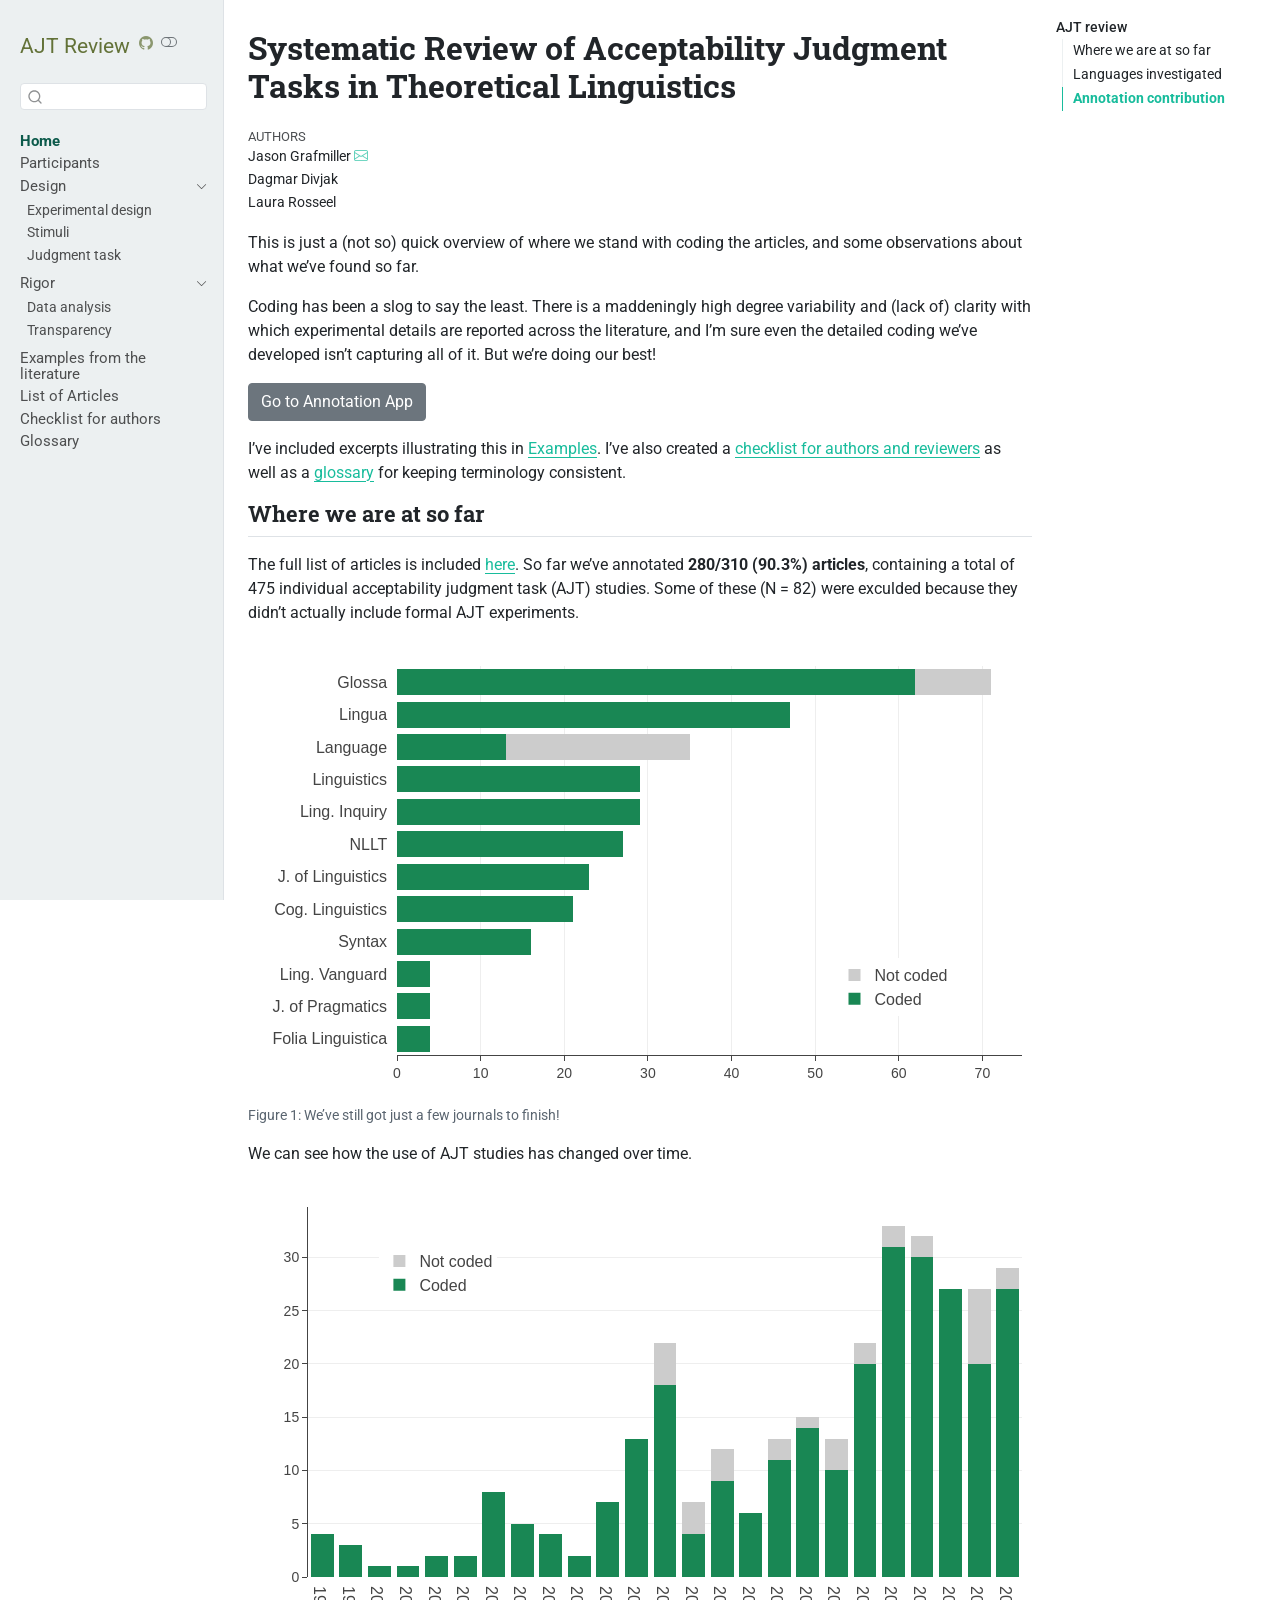
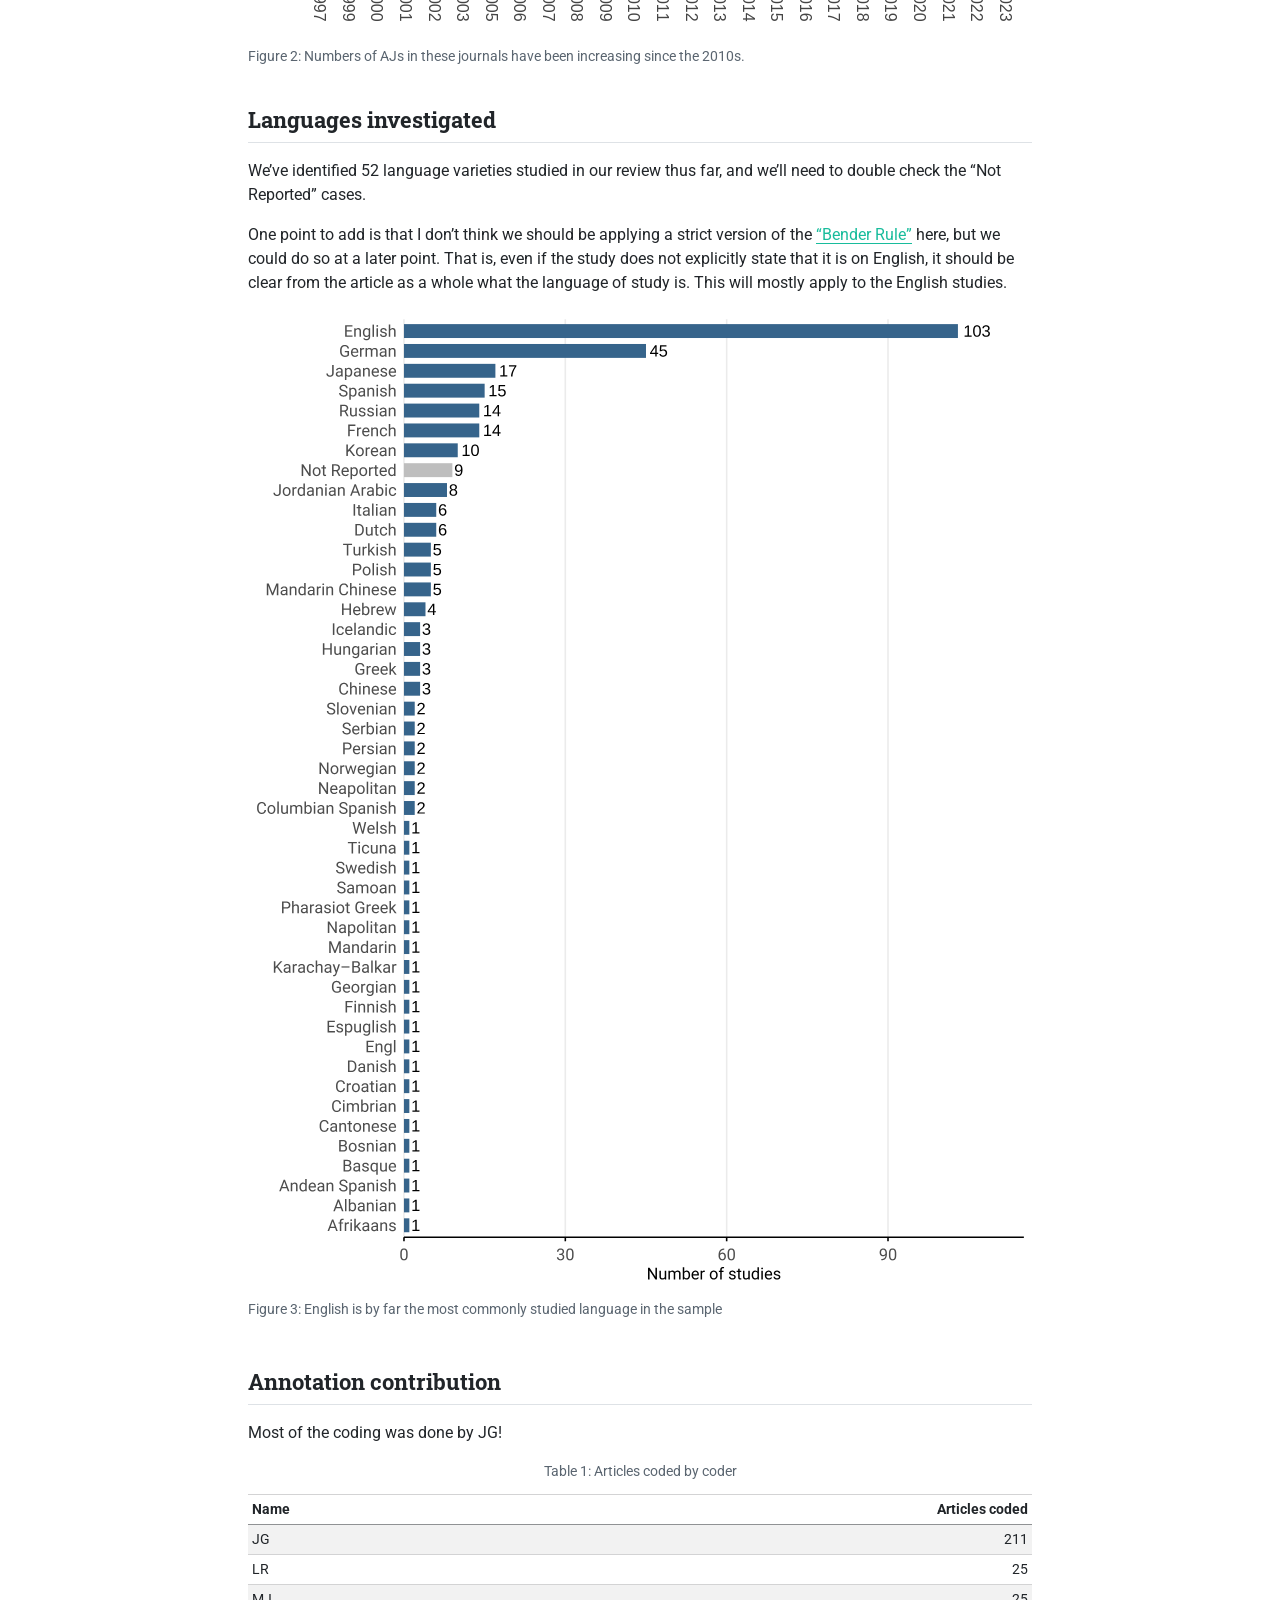
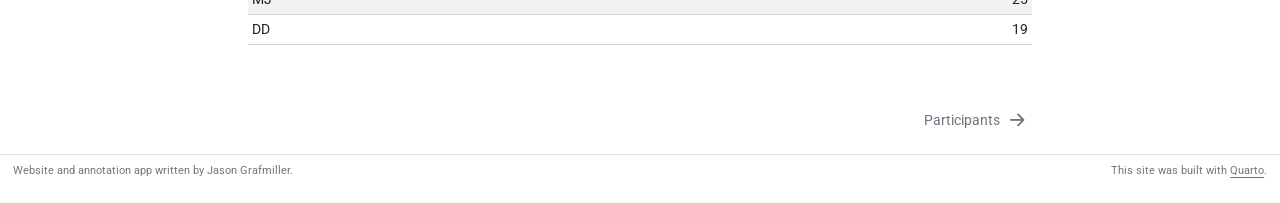
==== docs/index.html @ 1ede5df7 "update annotations" ====
<!DOCTYPE html>
<html xmlns="http://www.w3.org/1999/xhtml" lang="en" xml:lang="en"><head>

<meta charset="utf-8">
<meta name="generator" content="quarto-1.6.39">

<meta name="viewport" content="width=device-width, initial-scale=1.0, user-scalable=yes">

<meta name="author" content="Jason Grafmiller">
<meta name="author" content="Dagmar Divjak">
<meta name="author" content="Laura Rosseel">

<title>Systematic Review of Acceptability Judgment Tasks in Theoretical Linguistics</title>
<style>
code{white-space: pre-wrap;}
span.smallcaps{font-variant: small-caps;}
div.columns{display: flex; gap: min(4vw, 1.5em);}
div.column{flex: auto; overflow-x: auto;}
div.hanging-indent{margin-left: 1.5em; text-indent: -1.5em;}
ul.task-list{list-style: none;}
ul.task-list li input[type="checkbox"] {
  width: 0.8em;
  margin: 0 0.8em 0.2em -1em; /* quarto-specific, see https://github.com/quarto-dev/quarto-cli/issues/4556 */ 
  vertical-align: middle;
}
</style>


<script src="site_libs/quarto-nav/quarto-nav.js"></script>
<script src="site_libs/quarto-nav/headroom.min.js"></script>
<script src="site_libs/clipboard/clipboard.min.js"></script>
<script src="site_libs/quarto-search/autocomplete.umd.js"></script>
<script src="site_libs/quarto-search/fuse.min.js"></script>
<script src="site_libs/quarto-search/quarto-search.js"></script>
<meta name="quarto:offset" content="./">
<link href="./participants.html" rel="next">
<script src="site_libs/quarto-html/quarto.js"></script>
<script src="site_libs/quarto-html/popper.min.js"></script>
<script src="site_libs/quarto-html/tippy.umd.min.js"></script>
<script src="site_libs/quarto-html/anchor.min.js"></script>
<link href="site_libs/quarto-html/tippy.css" rel="stylesheet">
<link href="site_libs/quarto-html/quarto-syntax-highlighting-e26003cea8cd680ca0c55a263523d882.css" rel="stylesheet" class="quarto-color-scheme" id="quarto-text-highlighting-styles">
<link href="site_libs/quarto-html/quarto-syntax-highlighting-dark-d166b450ba5a8e9f7a0ab969bf6592c1.css" rel="prefetch" class="quarto-color-scheme quarto-color-alternate" id="quarto-text-highlighting-styles">
<script src="site_libs/bootstrap/bootstrap.min.js"></script>
<link href="site_libs/bootstrap/bootstrap-icons.css" rel="stylesheet">
<link href="site_libs/bootstrap/bootstrap-764990ff1d585a3a10b7d22651232979.min.css" rel="stylesheet" append-hash="true" class="quarto-color-scheme" id="quarto-bootstrap" data-mode="light">
<link href="site_libs/bootstrap/bootstrap-dark-3ccdc8ba0f0515c40daf8a1a4c366d2c.min.css" rel="prefetch" append-hash="true" class="quarto-color-scheme quarto-color-alternate" id="quarto-bootstrap" data-mode="dark">
<script src="site_libs/quarto-contrib/glightbox/glightbox.min.js"></script>
<link href="site_libs/quarto-contrib/glightbox/glightbox.min.css" rel="stylesheet">
<link href="site_libs/quarto-contrib/glightbox/lightbox.css" rel="stylesheet">
<script id="quarto-search-options" type="application/json">{
  "location": "sidebar",
  "copy-button": false,
  "collapse-after": 3,
  "panel-placement": "start",
  "type": "textbox",
  "limit": 50,
  "keyboard-shortcut": [
    "f",
    "/",
    "s"
  ],
  "show-item-context": false,
  "language": {
    "search-no-results-text": "No results",
    "search-matching-documents-text": "matching documents",
    "search-copy-link-title": "Copy link to search",
    "search-hide-matches-text": "Hide additional matches",
    "search-more-match-text": "more match in this document",
    "search-more-matches-text": "more matches in this document",
    "search-clear-button-title": "Clear",
    "search-text-placeholder": "",
    "search-detached-cancel-button-title": "Cancel",
    "search-submit-button-title": "Submit",
    "search-label": "Search"
  }
}</script>
<link rel="preconnect" href="https://fonts.googleapis.com">
<link rel="preconnect" href="https://fonts.gstatic.com" crossorigin="">
<link href="https://fonts.googleapis.com/css2?family=Roboto+Serif:ital,opsz,wght@0,8..144,100;0,8..144,200;1,8..144,100;1,8..144,200&amp;family=Roboto+Slab:wght@100;200;300;400;500;600;700;800;900&amp;family=Roboto:ital,wght@0,100;0,300;0,400;0,500;0,700;0,900;1,100;1,300;1,400;1,500;1,700;1,900&amp;display=swap" rel="stylesheet">
<link href="site_libs/htmltools-fill-0.5.9/fill.css" rel="stylesheet">

<script src="site_libs/htmlwidgets-1.6.4/htmlwidgets.js"></script>

<script src="site_libs/plotly-binding-4.12.1/plotly.js"></script>

<script src="site_libs/typedarray-0.1/typedarray.min.js"></script>

<script src="site_libs/jquery-3.5.1/jquery.min.js"></script>

<link href="site_libs/crosstalk-1.2.2/css/crosstalk.min.css" rel="stylesheet">

<script src="site_libs/crosstalk-1.2.2/js/crosstalk.min.js"></script>

<link href="site_libs/plotly-htmlwidgets-css-2.25.2/plotly-htmlwidgets.css" rel="stylesheet">

<script src="site_libs/plotly-main-2.25.2/plotly-latest.min.js"></script>



<link rel="stylesheet" href="custom_bib.css">
</head>

<body class="nav-sidebar docked">

<div id="quarto-search-results"></div>
  <header id="quarto-header" class="headroom fixed-top">
  <nav class="quarto-secondary-nav">
    <div class="container-fluid d-flex">
      <button type="button" class="quarto-btn-toggle btn" data-bs-toggle="collapse" role="button" data-bs-target=".quarto-sidebar-collapse-item" aria-controls="quarto-sidebar" aria-expanded="false" aria-label="Toggle sidebar navigation" onclick="if (window.quartoToggleHeadroom) { window.quartoToggleHeadroom(); }">
        <i class="bi bi-layout-text-sidebar-reverse"></i>
      </button>
        <nav class="quarto-page-breadcrumbs" aria-label="breadcrumb"><ol class="breadcrumb"><li class="breadcrumb-item"><a href="./index.html">Home</a></li></ol></nav>
        <a class="flex-grow-1" role="navigation" data-bs-toggle="collapse" data-bs-target=".quarto-sidebar-collapse-item" aria-controls="quarto-sidebar" aria-expanded="false" aria-label="Toggle sidebar navigation" onclick="if (window.quartoToggleHeadroom) { window.quartoToggleHeadroom(); }">      
        </a>
      <button type="button" class="btn quarto-search-button" aria-label="Search" onclick="window.quartoOpenSearch();">
        <i class="bi bi-search"></i>
      </button>
    </div>
  </nav>
</header>
<!-- content -->
<div id="quarto-content" class="quarto-container page-columns page-rows-contents page-layout-article">
<!-- sidebar -->
  <nav id="quarto-sidebar" class="sidebar collapse collapse-horizontal quarto-sidebar-collapse-item sidebar-navigation docked overflow-auto">
    <div class="pt-lg-2 mt-2 text-left sidebar-header">
    <div class="sidebar-title mb-0 py-0">
      <a href="./">AJT Review</a> 
        <div class="sidebar-tools-main">
    <a href="https://github.com/jasongraf1/ajt_review" title="" class="quarto-navigation-tool px-1" aria-label=""><i class="bi bi-github"></i></a>
  <a href="" class="quarto-color-scheme-toggle quarto-navigation-tool  px-1" onclick="window.quartoToggleColorScheme(); return false;" title="Toggle dark mode"><i class="bi"></i></a>
</div>
    </div>
      </div>
        <div class="mt-2 flex-shrink-0 align-items-center">
        <div class="sidebar-search">
        <div id="quarto-search" class="" title="Search"></div>
        </div>
        </div>
    <div class="sidebar-menu-container"> 
    <ul class="list-unstyled mt-1">
        <li class="sidebar-item">
  <div class="sidebar-item-container"> 
  <a href="./index.html" class="sidebar-item-text sidebar-link active">
 <span class="menu-text">Home</span></a>
  </div>
</li>
        <li class="sidebar-item">
  <div class="sidebar-item-container"> 
  <a href="./participants.html" class="sidebar-item-text sidebar-link">
 <span class="menu-text">Participants</span></a>
  </div>
</li>
        <li class="sidebar-item sidebar-item-section">
      <div class="sidebar-item-container"> 
            <a class="sidebar-item-text sidebar-link text-start" data-bs-toggle="collapse" data-bs-target="#quarto-sidebar-section-1" role="navigation" aria-expanded="true">
 <span class="menu-text">Design</span></a>
          <a class="sidebar-item-toggle text-start" data-bs-toggle="collapse" data-bs-target="#quarto-sidebar-section-1" role="navigation" aria-expanded="true" aria-label="Toggle section">
            <i class="bi bi-chevron-right ms-2"></i>
          </a> 
      </div>
      <ul id="quarto-sidebar-section-1" class="collapse list-unstyled sidebar-section depth1 show">  
          <li class="sidebar-item">
  <div class="sidebar-item-container"> 
  <a href="./design.html" class="sidebar-item-text sidebar-link">
 <span class="menu-text">Experimental design</span></a>
  </div>
</li>
          <li class="sidebar-item">
  <div class="sidebar-item-container"> 
  <a href="./stimuli.html" class="sidebar-item-text sidebar-link">
 <span class="menu-text">Stimuli</span></a>
  </div>
</li>
          <li class="sidebar-item">
  <div class="sidebar-item-container"> 
  <a href="./task.html" class="sidebar-item-text sidebar-link">
 <span class="menu-text">Judgment task</span></a>
  </div>
</li>
      </ul>
  </li>
        <li class="sidebar-item sidebar-item-section">
      <div class="sidebar-item-container"> 
            <a class="sidebar-item-text sidebar-link text-start" data-bs-toggle="collapse" data-bs-target="#quarto-sidebar-section-2" role="navigation" aria-expanded="true">
 <span class="menu-text">Rigor</span></a>
          <a class="sidebar-item-toggle text-start" data-bs-toggle="collapse" data-bs-target="#quarto-sidebar-section-2" role="navigation" aria-expanded="true" aria-label="Toggle section">
            <i class="bi bi-chevron-right ms-2"></i>
          </a> 
      </div>
      <ul id="quarto-sidebar-section-2" class="collapse list-unstyled sidebar-section depth1 show">  
          <li class="sidebar-item">
  <div class="sidebar-item-container"> 
  <a href="./analysis.html" class="sidebar-item-text sidebar-link">
 <span class="menu-text">Data analysis</span></a>
  </div>
</li>
          <li class="sidebar-item">
  <div class="sidebar-item-container"> 
  <a href="./transparency.html" class="sidebar-item-text sidebar-link">
 <span class="menu-text">Transparency</span></a>
  </div>
</li>
      </ul>
  </li>
        <li class="sidebar-item">
  <div class="sidebar-item-container"> 
  <a href="./examples.html" class="sidebar-item-text sidebar-link">
 <span class="menu-text">Examples from the literature</span></a>
  </div>
</li>
        <li class="sidebar-item">
  <div class="sidebar-item-container"> 
  <a href="./references.html" class="sidebar-item-text sidebar-link">
 <span class="menu-text">List of Articles</span></a>
  </div>
</li>
        <li class="sidebar-item">
  <div class="sidebar-item-container"> 
  <a href="./checklist.html" class="sidebar-item-text sidebar-link">
 <span class="menu-text">Checklist for authors</span></a>
  </div>
</li>
        <li class="sidebar-item">
  <div class="sidebar-item-container"> 
  <a href="./glossary.html" class="sidebar-item-text sidebar-link">
 <span class="menu-text">Glossary</span></a>
  </div>
</li>
    </ul>
    </div>
</nav>
<div id="quarto-sidebar-glass" class="quarto-sidebar-collapse-item" data-bs-toggle="collapse" data-bs-target=".quarto-sidebar-collapse-item"></div>
<!-- margin-sidebar -->
    <div id="quarto-margin-sidebar" class="sidebar margin-sidebar">
        <nav id="TOC" role="doc-toc" class="toc-active">
    <h2 id="toc-title">AJT review</h2>
   
  <ul>
  <li><a href="#where-we-are-at-so-far" id="toc-where-we-are-at-so-far" class="nav-link active" data-scroll-target="#where-we-are-at-so-far">Where we are at so far</a></li>
  <li><a href="#sec-languages" id="toc-sec-languages" class="nav-link" data-scroll-target="#sec-languages">Languages investigated</a></li>
  <li><a href="#annotation-contribution" id="toc-annotation-contribution" class="nav-link" data-scroll-target="#annotation-contribution">Annotation contribution</a></li>
  </ul>
</nav>
    </div>
<!-- main -->
<main class="content" id="quarto-document-content">

<header id="title-block-header" class="quarto-title-block default">
<div class="quarto-title">
<h1 class="title">Systematic Review of Acceptability Judgment Tasks in Theoretical Linguistics</h1>
</div>



<div class="quarto-title-meta">

    <div>
    <div class="quarto-title-meta-heading">Authors</div>
    <div class="quarto-title-meta-contents">
             <p>Jason Grafmiller <a href="mailto:j.grafmiller@bham.ac.uk" class="quarto-title-author-email"><i class="bi bi-envelope"></i></a> </p>
             <p>Dagmar Divjak </p>
             <p>Laura Rosseel </p>
          </div>
  </div>
    
  
    
  </div>
  


</header>


<p>This is just a (not so) quick overview of where we stand with coding the articles, and some observations about what we’ve found so far.</p>
<p>Coding has been a slog to say the least. There is a maddeningly high degree variability and (lack of) clarity with which experimental details are reported across the literature, and I’m sure even the detailed coding we’ve developed isn’t capturing all of it. But we’re doing our best!</p>
<p><a href="https://jasongraf1-annotation-app.hf.space" class="btn btn-secondary" role="button" target="_blank">Go to Annotation App</a></p>
<p>I’ve included excerpts illustrating this in <a href="./examples.html">Examples</a>. I’ve also created a <a href="./checklist.html">checklist for authors and reviewers</a> as well as a <a href="./glossary.html">glossary</a> for keeping terminology consistent.</p>
<section id="where-we-are-at-so-far" class="level2">
<h2 class="anchored" data-anchor-id="where-we-are-at-so-far">Where we are at so far</h2>
<p>The full list of articles is included <a href="./references.html">here</a>. So far we’ve annotated <strong>280/310 (90.3%) articles</strong>, containing a total of 475 individual acceptability judgment task (AJT) studies. Some of these (N = 82) were exculded because they didn’t actually include formal AJT experiments.</p>
<div id="fig-art-by-journal" class="quarto-float quarto-figure quarto-figure-center anchored">
<figure class="quarto-float quarto-float-fig figure">
<div aria-describedby="fig-art-by-journal-caption-0ceaefa1-69ba-4598-a22c-09a6ac19f8ca">
<div class="cell" data-lightbox="false">
<div class="cell-output-display">
<div class="plotly html-widget html-fill-item" id="htmlwidget-d7c53773283f2a2c7099" style="width:100%;height:464px;"></div>
<script type="application/json" data-for="htmlwidget-d7c53773283f2a2c7099">{"x":{"visdat":{"18d01673154d":["function () ","plotlyVisDat"]},"cur_data":"18d01673154d","attrs":{"18d01673154d":{"x":{},"y":["Cog. Linguistics  ","Folia Linguistica  ","Glossa  ","J. of Linguistics  ","J. of Pragmatics  ","Language  ","Ling. Inquiry  ","Ling. Vanguard  ","Lingua  ","Linguistics  ","NLLT  ","Syntax  "],"orientation":"h","hovertemplate":"%{hovertext}<extra><\/extra>","hovertext":{},"name":"Coded","color":["#198754"],"alpha_stroke":1,"sizes":[10,100],"spans":[1,20],"type":"bar"},"18d01673154d.1":{"x":{},"y":["Cog. Linguistics  ","Folia Linguistica  ","Glossa  ","J. of Linguistics  ","J. of Pragmatics  ","Language  ","Ling. Inquiry  ","Ling. Vanguard  ","Lingua  ","Linguistics  ","NLLT  ","Syntax  "],"orientation":"h","hovertemplate":"%{hovertext}<extra><\/extra>","hovertext":{},"name":"Not coded","color":["grey80"],"alpha_stroke":1,"sizes":[10,100],"spans":[1,20],"type":"bar","inherit":true}},"layout":{"margin":{"b":40,"l":60,"t":25,"r":10},"barmode":"stack","yaxis":{"domain":[0,1],"automargin":true,"title":"","tickfont":{"size":16},"type":"category","categoryorder":"array","categoryarray":["Folia Linguistica  ","J. of Pragmatics  ","Ling. Vanguard  ","Syntax  ","Cog. Linguistics  ","J. of Linguistics  ","NLLT  ","Ling. Inquiry  ","Linguistics  ","Language  ","Lingua  ","Glossa  "]},"xaxis":{"domain":[0,1],"automargin":true,"title":"","showgrid":true,"showline":true,"zeroline":false,"ticks":"outside","tickfont":{"size":14}},"legend":{"x":0.69999999999999996,"y":0.10000000000000001,"font":{"size":16}},"autosize":true,"hovermode":"closest","showlegend":true},"source":"A","config":{"modeBarButtonsToAdd":["hoverclosest","hovercompare"],"showSendToCloud":false,"displayModeBar":false,"responsive":true},"data":[{"x":[21,4,62,23,4,13,29,4,47,29,27,16],"y":["Cog. Linguistics  ","Folia Linguistica  ","Glossa  ","J. of Linguistics  ","J. of Pragmatics  ","Language  ","Ling. Inquiry  ","Ling. Vanguard  ","Lingua  ","Linguistics  ","NLLT  ","Syntax  "],"orientation":"h","hovertemplate":["%{hovertext}<extra><\/extra>","%{hovertext}<extra><\/extra>","%{hovertext}<extra><\/extra>","%{hovertext}<extra><\/extra>","%{hovertext}<extra><\/extra>","%{hovertext}<extra><\/extra>","%{hovertext}<extra><\/extra>","%{hovertext}<extra><\/extra>","%{hovertext}<extra><\/extra>","%{hovertext}<extra><\/extra>","%{hovertext}<extra><\/extra>","%{hovertext}<extra><\/extra>"],"hovertext":["21 coded","4 coded","62 coded","23 coded","4 coded","13 coded","29 coded","4 coded","47 coded","29 coded","27 coded","16 coded"],"name":"Coded","type":"bar","marker":{"color":"rgba(25,135,84,1)","line":{"color":"rgba(25,135,84,1)"}},"textfont":{"color":"rgba(25,135,84,1)"},"error_y":{"color":"rgba(25,135,84,1)"},"error_x":{"color":"rgba(25,135,84,1)"},"xaxis":"x","yaxis":"y","frame":null},{"x":[0,0,9,0,0,22,0,0,0,0,0,0],"y":["Cog. Linguistics  ","Folia Linguistica  ","Glossa  ","J. of Linguistics  ","J. of Pragmatics  ","Language  ","Ling. Inquiry  ","Ling. Vanguard  ","Lingua  ","Linguistics  ","NLLT  ","Syntax  "],"orientation":"h","hovertemplate":["%{hovertext}<extra><\/extra>","%{hovertext}<extra><\/extra>","%{hovertext}<extra><\/extra>","%{hovertext}<extra><\/extra>","%{hovertext}<extra><\/extra>","%{hovertext}<extra><\/extra>","%{hovertext}<extra><\/extra>","%{hovertext}<extra><\/extra>","%{hovertext}<extra><\/extra>","%{hovertext}<extra><\/extra>","%{hovertext}<extra><\/extra>","%{hovertext}<extra><\/extra>"],"hovertext":["0 remaining","0 remaining","9 remaining","0 remaining","0 remaining","22 remaining","0 remaining","0 remaining","0 remaining","0 remaining","0 remaining","0 remaining"],"name":"Not coded","type":"bar","marker":{"color":"rgba(204,204,204,1)","line":{"color":"rgba(204,204,204,1)"}},"textfont":{"color":"rgba(204,204,204,1)"},"error_y":{"color":"rgba(204,204,204,1)"},"error_x":{"color":"rgba(204,204,204,1)"},"xaxis":"x","yaxis":"y","frame":null}],"highlight":{"on":"plotly_click","persistent":false,"dynamic":false,"selectize":false,"opacityDim":0.20000000000000001,"selected":{"opacity":1},"debounce":0},"shinyEvents":["plotly_hover","plotly_click","plotly_selected","plotly_relayout","plotly_brushed","plotly_brushing","plotly_clickannotation","plotly_doubleclick","plotly_deselect","plotly_afterplot","plotly_sunburstclick"],"base_url":"https://plot.ly"},"evals":[],"jsHooks":[]}</script>
</div>
</div>
</div>
<figcaption class="quarto-float-caption-bottom quarto-float-caption quarto-float-fig" id="fig-art-by-journal-caption-0ceaefa1-69ba-4598-a22c-09a6ac19f8ca">
Figure&nbsp;1: We’ve still got just a few journals to finish!
</figcaption>
</figure>
</div>
<p>We can see how the use of AJT studies has changed over time.</p>
<div class="cell">
<div id="fig-art-by-year" class="cell-output-display quarto-float quarto-figure quarto-figure-center anchored">
<figure class="quarto-float quarto-float-fig figure">
<div aria-describedby="fig-art-by-year-caption-0ceaefa1-69ba-4598-a22c-09a6ac19f8ca">
<div class="plotly html-widget html-fill-item" id="htmlwidget-d9121b13f5b7d6c9fa41" style="width:100%;height:464px;"></div>
<script type="application/json" data-for="htmlwidget-d9121b13f5b7d6c9fa41">{"x":{"visdat":{"18d03ffa2399":["function () ","plotlyVisDat"]},"cur_data":"18d03ffa2399","attrs":{"18d03ffa2399":{"y":{},"x":["1997","1999","2000","2001","2002","2003","2005","2006","2007","2008","2009","2010","2011","2012","2013","2014","2015","2016","2017","2018","2019","2020","2021","2022","2023"],"hovertemplate":"%{hovertext}<extra><\/extra>","hovertext":{},"name":"Coded","color":["#198754"],"alpha_stroke":1,"sizes":[10,100],"spans":[1,20],"type":"bar"},"18d03ffa2399.1":{"y":{},"x":["1997","1999","2000","2001","2002","2003","2005","2006","2007","2008","2009","2010","2011","2012","2013","2014","2015","2016","2017","2018","2019","2020","2021","2022","2023"],"hovertemplate":"%{hovertext}<extra><\/extra>","hovertext":{},"name":"Not coded","color":["grey80"],"alpha_stroke":1,"sizes":[10,100],"spans":[1,20],"type":"bar","inherit":true}},"layout":{"margin":{"b":40,"l":60,"t":25,"r":10},"barmode":"stack","xaxis":{"domain":[0,1],"automargin":true,"title":"","tickfont":{"size":16},"type":"category","categoryorder":"array","categoryarray":["1997","1999","2000","2001","2002","2003","2005","2006","2007","2008","2009","2010","2011","2012","2013","2014","2015","2016","2017","2018","2019","2020","2021","2022","2023"]},"yaxis":{"domain":[0,1],"automargin":true,"title":"","showgrid":true,"showline":true,"zeroline":false,"ticks":"outside","tickfont":{"size":14}},"legend":{"x":0.10000000000000001,"y":0.90000000000000002,"font":{"size":16}},"autosize":true,"hovermode":"closest","showlegend":true},"source":"A","config":{"modeBarButtonsToAdd":["hoverclosest","hovercompare"],"showSendToCloud":false,"displayModeBar":false,"responsive":true},"data":[{"y":[4,3,1,1,2,2,8,5,4,2,7,13,18,4,9,6,11,14,10,20,31,30,27,20,27],"x":["1997","1999","2000","2001","2002","2003","2005","2006","2007","2008","2009","2010","2011","2012","2013","2014","2015","2016","2017","2018","2019","2020","2021","2022","2023"],"hovertemplate":["%{hovertext}<extra><\/extra>","%{hovertext}<extra><\/extra>","%{hovertext}<extra><\/extra>","%{hovertext}<extra><\/extra>","%{hovertext}<extra><\/extra>","%{hovertext}<extra><\/extra>","%{hovertext}<extra><\/extra>","%{hovertext}<extra><\/extra>","%{hovertext}<extra><\/extra>","%{hovertext}<extra><\/extra>","%{hovertext}<extra><\/extra>","%{hovertext}<extra><\/extra>","%{hovertext}<extra><\/extra>","%{hovertext}<extra><\/extra>","%{hovertext}<extra><\/extra>","%{hovertext}<extra><\/extra>","%{hovertext}<extra><\/extra>","%{hovertext}<extra><\/extra>","%{hovertext}<extra><\/extra>","%{hovertext}<extra><\/extra>","%{hovertext}<extra><\/extra>","%{hovertext}<extra><\/extra>","%{hovertext}<extra><\/extra>","%{hovertext}<extra><\/extra>","%{hovertext}<extra><\/extra>"],"hovertext":["4 coded","3 coded","1 coded","1 coded","2 coded","2 coded","8 coded","5 coded","4 coded","2 coded","7 coded","13 coded","18 coded","4 coded","9 coded","6 coded","11 coded","14 coded","10 coded","20 coded","31 coded","30 coded","27 coded","20 coded","27 coded"],"name":"Coded","type":"bar","marker":{"color":"rgba(25,135,84,1)","line":{"color":"rgba(25,135,84,1)"}},"textfont":{"color":"rgba(25,135,84,1)"},"error_y":{"color":"rgba(25,135,84,1)"},"error_x":{"color":"rgba(25,135,84,1)"},"xaxis":"x","yaxis":"y","frame":null},{"y":[0,0,0,0,0,0,0,0,0,0,0,0,4,3,3,0,2,1,3,2,2,2,0,7,2],"x":["1997","1999","2000","2001","2002","2003","2005","2006","2007","2008","2009","2010","2011","2012","2013","2014","2015","2016","2017","2018","2019","2020","2021","2022","2023"],"hovertemplate":["%{hovertext}<extra><\/extra>","%{hovertext}<extra><\/extra>","%{hovertext}<extra><\/extra>","%{hovertext}<extra><\/extra>","%{hovertext}<extra><\/extra>","%{hovertext}<extra><\/extra>","%{hovertext}<extra><\/extra>","%{hovertext}<extra><\/extra>","%{hovertext}<extra><\/extra>","%{hovertext}<extra><\/extra>","%{hovertext}<extra><\/extra>","%{hovertext}<extra><\/extra>","%{hovertext}<extra><\/extra>","%{hovertext}<extra><\/extra>","%{hovertext}<extra><\/extra>","%{hovertext}<extra><\/extra>","%{hovertext}<extra><\/extra>","%{hovertext}<extra><\/extra>","%{hovertext}<extra><\/extra>","%{hovertext}<extra><\/extra>","%{hovertext}<extra><\/extra>","%{hovertext}<extra><\/extra>","%{hovertext}<extra><\/extra>","%{hovertext}<extra><\/extra>","%{hovertext}<extra><\/extra>"],"hovertext":["0 remaining","0 remaining","0 remaining","0 remaining","0 remaining","0 remaining","0 remaining","0 remaining","0 remaining","0 remaining","0 remaining","0 remaining","4 remaining","3 remaining","3 remaining","0 remaining","2 remaining","1 remaining","3 remaining","2 remaining","2 remaining","2 remaining","0 remaining","7 remaining","2 remaining"],"name":"Not coded","type":"bar","marker":{"color":"rgba(204,204,204,1)","line":{"color":"rgba(204,204,204,1)"}},"textfont":{"color":"rgba(204,204,204,1)"},"error_y":{"color":"rgba(204,204,204,1)"},"error_x":{"color":"rgba(204,204,204,1)"},"xaxis":"x","yaxis":"y","frame":null}],"highlight":{"on":"plotly_click","persistent":false,"dynamic":false,"selectize":false,"opacityDim":0.20000000000000001,"selected":{"opacity":1},"debounce":0},"shinyEvents":["plotly_hover","plotly_click","plotly_selected","plotly_relayout","plotly_brushed","plotly_brushing","plotly_clickannotation","plotly_doubleclick","plotly_deselect","plotly_afterplot","plotly_sunburstclick"],"base_url":"https://plot.ly"},"evals":[],"jsHooks":[]}</script>
</div>
<figcaption class="quarto-float-caption-bottom quarto-float-caption quarto-float-fig" id="fig-art-by-year-caption-0ceaefa1-69ba-4598-a22c-09a6ac19f8ca">
Figure&nbsp;2: Numbers of AJs in these journals have been increasing since the 2010s.
</figcaption>
</figure>
</div>
</div>
</section>
<section id="sec-languages" class="level2">
<h2 class="anchored" data-anchor-id="sec-languages">Languages investigated</h2>
<p>We’ve identified 52 language varieties studied in our review thus far, and we’ll need to double check the “Not Reported” cases.</p>
<p>One point to add is that I don’t think we should be applying a strict version of the <a href="https://thegradient.pub/the-benderrule-on-naming-the-languages-we-study-and-why-it-matters/">“Bender Rule”</a> here, but we could do so at a later point. That is, even if the study does not explicitly state that it is on English, it should be clear from the article as a whole what the language of study is. This will mostly apply to the English studies.</p>
<div class="cell">
<div class="cell-output-display">
<div id="fig-languages" class="quarto-float quarto-figure quarto-figure-center anchored">
<figure class="quarto-float quarto-float-fig figure">
<div aria-describedby="fig-languages-caption-0ceaefa1-69ba-4598-a22c-09a6ac19f8ca">
<a href="index_files/figure-html/fig-languages-1.svg" class="lightbox" data-gallery="quarto-lightbox-gallery-1" title="Figure&nbsp;3: English is by far the most commonly studied language in the sample"><img src="index_files/figure-html/fig-languages-1.svg" class="img-fluid figure-img" width="2400"></a>
</div>
<figcaption class="quarto-float-caption-bottom quarto-float-caption quarto-float-fig" id="fig-languages-caption-0ceaefa1-69ba-4598-a22c-09a6ac19f8ca">
Figure&nbsp;3: English is by far the most commonly studied language in the sample
</figcaption>
</figure>
</div>
</div>
</div>
</section>
<section id="annotation-contribution" class="level2">
<h2 class="anchored" data-anchor-id="annotation-contribution">Annotation contribution</h2>
<p>Most of the coding was done by JG!</p>
<div class="cell">
<div id="tbl-coder-summary" class="cell quarto-float quarto-figure quarto-figure-center anchored">
<figure class="quarto-float quarto-float-tbl figure">
<figcaption class="quarto-float-caption-top quarto-float-caption quarto-float-tbl" id="tbl-coder-summary-caption-0ceaefa1-69ba-4598-a22c-09a6ac19f8ca">
Table&nbsp;1: Articles coded by coder
</figcaption>
<div aria-describedby="tbl-coder-summary-caption-0ceaefa1-69ba-4598-a22c-09a6ac19f8ca">
<div class="cell-output-display">
<table class="do-not-create-environment cell caption-top table table-sm table-striped small">
<thead>
<tr class="header">
<th style="text-align: left;">Name</th>
<th style="text-align: right;">Articles coded</th>
</tr>
</thead>
<tbody>
<tr class="odd">
<td style="text-align: left;">JG</td>
<td style="text-align: right;">211</td>
</tr>
<tr class="even">
<td style="text-align: left;">LR</td>
<td style="text-align: right;">25</td>
</tr>
<tr class="odd">
<td style="text-align: left;">MJ</td>
<td style="text-align: right;">25</td>
</tr>
<tr class="even">
<td style="text-align: left;">DD</td>
<td style="text-align: right;">19</td>
</tr>
</tbody>
</table>
</div>
</div>
</figure>
</div>
</div>


</section>

</main> <!-- /main -->
<script id="quarto-html-after-body" type="application/javascript">
window.document.addEventListener("DOMContentLoaded", function (event) {
  const toggleBodyColorMode = (bsSheetEl) => {
    const mode = bsSheetEl.getAttribute("data-mode");
    const bodyEl = window.document.querySelector("body");
    if (mode === "dark") {
      bodyEl.classList.add("quarto-dark");
      bodyEl.classList.remove("quarto-light");
    } else {
      bodyEl.classList.add("quarto-light");
      bodyEl.classList.remove("quarto-dark");
    }
  }
  const toggleBodyColorPrimary = () => {
    const bsSheetEl = window.document.querySelector("link#quarto-bootstrap");
    if (bsSheetEl) {
      toggleBodyColorMode(bsSheetEl);
    }
  }
  toggleBodyColorPrimary();  
  const disableStylesheet = (stylesheets) => {
    for (let i=0; i < stylesheets.length; i++) {
      const stylesheet = stylesheets[i];
      stylesheet.rel = 'prefetch';
    }
  }
  const enableStylesheet = (stylesheets) => {
    for (let i=0; i < stylesheets.length; i++) {
      const stylesheet = stylesheets[i];
      stylesheet.rel = 'stylesheet';
    }
  }
  const manageTransitions = (selector, allowTransitions) => {
    const els = window.document.querySelectorAll(selector);
    for (let i=0; i < els.length; i++) {
      const el = els[i];
      if (allowTransitions) {
        el.classList.remove('notransition');
      } else {
        el.classList.add('notransition');
      }
    }
  }
  const toggleGiscusIfUsed = (isAlternate, darkModeDefault) => {
    const baseTheme = document.querySelector('#giscus-base-theme')?.value ?? 'light';
    const alternateTheme = document.querySelector('#giscus-alt-theme')?.value ?? 'dark';
    let newTheme = '';
    if(darkModeDefault) {
      newTheme = isAlternate ? baseTheme : alternateTheme;
    } else {
      newTheme = isAlternate ? alternateTheme : baseTheme;
    }
    const changeGiscusTheme = () => {
      // From: https://github.com/giscus/giscus/issues/336
      const sendMessage = (message) => {
        const iframe = document.querySelector('iframe.giscus-frame');
        if (!iframe) return;
        iframe.contentWindow.postMessage({ giscus: message }, 'https://giscus.app');
      }
      sendMessage({
        setConfig: {
          theme: newTheme
        }
      });
    }
    const isGiscussLoaded = window.document.querySelector('iframe.giscus-frame') !== null;
    if (isGiscussLoaded) {
      changeGiscusTheme();
    }
  }
  const toggleColorMode = (alternate) => {
    // Switch the stylesheets
    const alternateStylesheets = window.document.querySelectorAll('link.quarto-color-scheme.quarto-color-alternate');
    manageTransitions('#quarto-margin-sidebar .nav-link', false);
    if (alternate) {
      enableStylesheet(alternateStylesheets);
      for (const sheetNode of alternateStylesheets) {
        if (sheetNode.id === "quarto-bootstrap") {
          toggleBodyColorMode(sheetNode);
        }
      }
    } else {
      disableStylesheet(alternateStylesheets);
      toggleBodyColorPrimary();
    }
    manageTransitions('#quarto-margin-sidebar .nav-link', true);
    // Switch the toggles
    const toggles = window.document.querySelectorAll('.quarto-color-scheme-toggle');
    for (let i=0; i < toggles.length; i++) {
      const toggle = toggles[i];
      if (toggle) {
        if (alternate) {
          toggle.classList.add("alternate");     
        } else {
          toggle.classList.remove("alternate");
        }
      }
    }
    // Hack to workaround the fact that safari doesn't
    // properly recolor the scrollbar when toggling (#1455)
    if (navigator.userAgent.indexOf('Safari') > 0 && navigator.userAgent.indexOf('Chrome') == -1) {
      manageTransitions("body", false);
      window.scrollTo(0, 1);
      setTimeout(() => {
        window.scrollTo(0, 0);
        manageTransitions("body", true);
      }, 40);  
    }
  }
  const isFileUrl = () => { 
    return window.location.protocol === 'file:';
  }
  const hasAlternateSentinel = () => {  
    let styleSentinel = getColorSchemeSentinel();
    if (styleSentinel !== null) {
      return styleSentinel === "alternate";
    } else {
      return false;
    }
  }
  const setStyleSentinel = (alternate) => {
    const value = alternate ? "alternate" : "default";
    if (!isFileUrl()) {
      window.localStorage.setItem("quarto-color-scheme", value);
    } else {
      localAlternateSentinel = value;
    }
  }
  const getColorSchemeSentinel = () => {
    if (!isFileUrl()) {
      const storageValue = window.localStorage.getItem("quarto-color-scheme");
      return storageValue != null ? storageValue : localAlternateSentinel;
    } else {
      return localAlternateSentinel;
    }
  }
  const darkModeDefault = false;
  let localAlternateSentinel = darkModeDefault ? 'alternate' : 'default';
  // Dark / light mode switch
  window.quartoToggleColorScheme = () => {
    // Read the current dark / light value 
    let toAlternate = !hasAlternateSentinel();
    toggleColorMode(toAlternate);
    setStyleSentinel(toAlternate);
    toggleGiscusIfUsed(toAlternate, darkModeDefault);
  };
  // Ensure there is a toggle, if there isn't float one in the top right
  if (window.document.querySelector('.quarto-color-scheme-toggle') === null) {
    const a = window.document.createElement('a');
    a.classList.add('top-right');
    a.classList.add('quarto-color-scheme-toggle');
    a.href = "";
    a.onclick = function() { try { window.quartoToggleColorScheme(); } catch {} return false; };
    const i = window.document.createElement("i");
    i.classList.add('bi');
    a.appendChild(i);
    window.document.body.appendChild(a);
  }
  // Switch to dark mode if need be
  if (hasAlternateSentinel()) {
    toggleColorMode(true);
  } else {
    toggleColorMode(false);
  }
  const icon = "";
  const anchorJS = new window.AnchorJS();
  anchorJS.options = {
    placement: 'right',
    icon: icon
  };
  anchorJS.add('.anchored');
  const isCodeAnnotation = (el) => {
    for (const clz of el.classList) {
      if (clz.startsWith('code-annotation-')) {                     
        return true;
      }
    }
    return false;
  }
  const onCopySuccess = function(e) {
    // button target
    const button = e.trigger;
    // don't keep focus
    button.blur();
    // flash "checked"
    button.classList.add('code-copy-button-checked');
    var currentTitle = button.getAttribute("title");
    button.setAttribute("title", "Copied!");
    let tooltip;
    if (window.bootstrap) {
      button.setAttribute("data-bs-toggle", "tooltip");
      button.setAttribute("data-bs-placement", "left");
      button.setAttribute("data-bs-title", "Copied!");
      tooltip = new bootstrap.Tooltip(button, 
        { trigger: "manual", 
          customClass: "code-copy-button-tooltip",
          offset: [0, -8]});
      tooltip.show();    
    }
    setTimeout(function() {
      if (tooltip) {
        tooltip.hide();
        button.removeAttribute("data-bs-title");
        button.removeAttribute("data-bs-toggle");
        button.removeAttribute("data-bs-placement");
      }
      button.setAttribute("title", currentTitle);
      button.classList.remove('code-copy-button-checked');
    }, 1000);
    // clear code selection
    e.clearSelection();
  }
  const getTextToCopy = function(trigger) {
      const codeEl = trigger.previousElementSibling.cloneNode(true);
      for (const childEl of codeEl.children) {
        if (isCodeAnnotation(childEl)) {
          childEl.remove();
        }
      }
      return codeEl.innerText;
  }
  const clipboard = new window.ClipboardJS('.code-copy-button:not([data-in-quarto-modal])', {
    text: getTextToCopy
  });
  clipboard.on('success', onCopySuccess);
  if (window.document.getElementById('quarto-embedded-source-code-modal')) {
    const clipboardModal = new window.ClipboardJS('.code-copy-button[data-in-quarto-modal]', {
      text: getTextToCopy,
      container: window.document.getElementById('quarto-embedded-source-code-modal')
    });
    clipboardModal.on('success', onCopySuccess);
  }
    var localhostRegex = new RegExp(/^(?:http|https):\/\/localhost\:?[0-9]*\//);
    var mailtoRegex = new RegExp(/^mailto:/);
      var filterRegex = new RegExp("https:\/\/jasongraf1\.github\.io\/ajt_review\/");
    var isInternal = (href) => {
        return filterRegex.test(href) || localhostRegex.test(href) || mailtoRegex.test(href);
    }
    // Inspect non-navigation links and adorn them if external
 	var links = window.document.querySelectorAll('a[href]:not(.nav-link):not(.navbar-brand):not(.toc-action):not(.sidebar-link):not(.sidebar-item-toggle):not(.pagination-link):not(.no-external):not([aria-hidden]):not(.dropdown-item):not(.quarto-navigation-tool):not(.about-link)');
    for (var i=0; i<links.length; i++) {
      const link = links[i];
      if (!isInternal(link.href)) {
        // undo the damage that might have been done by quarto-nav.js in the case of
        // links that we want to consider external
        if (link.dataset.originalHref !== undefined) {
          link.href = link.dataset.originalHref;
        }
      }
    }
  function tippyHover(el, contentFn, onTriggerFn, onUntriggerFn) {
    const config = {
      allowHTML: true,
      maxWidth: 500,
      delay: 100,
      arrow: false,
      appendTo: function(el) {
          return el.parentElement;
      },
      interactive: true,
      interactiveBorder: 10,
      theme: 'quarto',
      placement: 'bottom-start',
    };
    if (contentFn) {
      config.content = contentFn;
    }
    if (onTriggerFn) {
      config.onTrigger = onTriggerFn;
    }
    if (onUntriggerFn) {
      config.onUntrigger = onUntriggerFn;
    }
    window.tippy(el, config); 
  }
  const noterefs = window.document.querySelectorAll('a[role="doc-noteref"]');
  for (var i=0; i<noterefs.length; i++) {
    const ref = noterefs[i];
    tippyHover(ref, function() {
      // use id or data attribute instead here
      let href = ref.getAttribute('data-footnote-href') || ref.getAttribute('href');
      try { href = new URL(href).hash; } catch {}
      const id = href.replace(/^#\/?/, "");
      const note = window.document.getElementById(id);
      if (note) {
        return note.innerHTML;
      } else {
        return "";
      }
    });
  }
  const xrefs = window.document.querySelectorAll('a.quarto-xref');
  const processXRef = (id, note) => {
    // Strip column container classes
    const stripColumnClz = (el) => {
      el.classList.remove("page-full", "page-columns");
      if (el.children) {
        for (const child of el.children) {
          stripColumnClz(child);
        }
      }
    }
    stripColumnClz(note)
    if (id === null || id.startsWith('sec-')) {
      // Special case sections, only their first couple elements
      const container = document.createElement("div");
      if (note.children && note.children.length > 2) {
        container.appendChild(note.children[0].cloneNode(true));
        for (let i = 1; i < note.children.length; i++) {
          const child = note.children[i];
          if (child.tagName === "P" && child.innerText === "") {
            continue;
          } else {
            container.appendChild(child.cloneNode(true));
            break;
          }
        }
        if (window.Quarto?.typesetMath) {
          window.Quarto.typesetMath(container);
        }
        return container.innerHTML
      } else {
        if (window.Quarto?.typesetMath) {
          window.Quarto.typesetMath(note);
        }
        return note.innerHTML;
      }
    } else {
      // Remove any anchor links if they are present
      const anchorLink = note.querySelector('a.anchorjs-link');
      if (anchorLink) {
        anchorLink.remove();
      }
      if (window.Quarto?.typesetMath) {
        window.Quarto.typesetMath(note);
      }
      if (note.classList.contains("callout")) {
        return note.outerHTML;
      } else {
        return note.innerHTML;
      }
    }
  }
  for (var i=0; i<xrefs.length; i++) {
    const xref = xrefs[i];
    tippyHover(xref, undefined, function(instance) {
      instance.disable();
      let url = xref.getAttribute('href');
      let hash = undefined; 
      if (url.startsWith('#')) {
        hash = url;
      } else {
        try { hash = new URL(url).hash; } catch {}
      }
      if (hash) {
        const id = hash.replace(/^#\/?/, "");
        const note = window.document.getElementById(id);
        if (note !== null) {
          try {
            const html = processXRef(id, note.cloneNode(true));
            instance.setContent(html);
          } finally {
            instance.enable();
            instance.show();
          }
        } else {
          // See if we can fetch this
          fetch(url.split('#')[0])
          .then(res => res.text())
          .then(html => {
            const parser = new DOMParser();
            const htmlDoc = parser.parseFromString(html, "text/html");
            const note = htmlDoc.getElementById(id);
            if (note !== null) {
              const html = processXRef(id, note);
              instance.setContent(html);
            } 
          }).finally(() => {
            instance.enable();
            instance.show();
          });
        }
      } else {
        // See if we can fetch a full url (with no hash to target)
        // This is a special case and we should probably do some content thinning / targeting
        fetch(url)
        .then(res => res.text())
        .then(html => {
          const parser = new DOMParser();
          const htmlDoc = parser.parseFromString(html, "text/html");
          const note = htmlDoc.querySelector('main.content');
          if (note !== null) {
            // This should only happen for chapter cross references
            // (since there is no id in the URL)
            // remove the first header
            if (note.children.length > 0 && note.children[0].tagName === "HEADER") {
              note.children[0].remove();
            }
            const html = processXRef(null, note);
            instance.setContent(html);
          } 
        }).finally(() => {
          instance.enable();
          instance.show();
        });
      }
    }, function(instance) {
    });
  }
      let selectedAnnoteEl;
      const selectorForAnnotation = ( cell, annotation) => {
        let cellAttr = 'data-code-cell="' + cell + '"';
        let lineAttr = 'data-code-annotation="' +  annotation + '"';
        const selector = 'span[' + cellAttr + '][' + lineAttr + ']';
        return selector;
      }
      const selectCodeLines = (annoteEl) => {
        const doc = window.document;
        const targetCell = annoteEl.getAttribute("data-target-cell");
        const targetAnnotation = annoteEl.getAttribute("data-target-annotation");
        const annoteSpan = window.document.querySelector(selectorForAnnotation(targetCell, targetAnnotation));
        const lines = annoteSpan.getAttribute("data-code-lines").split(",");
        const lineIds = lines.map((line) => {
          return targetCell + "-" + line;
        })
        let top = null;
        let height = null;
        let parent = null;
        if (lineIds.length > 0) {
            //compute the position of the single el (top and bottom and make a div)
            const el = window.document.getElementById(lineIds[0]);
            top = el.offsetTop;
            height = el.offsetHeight;
            parent = el.parentElement.parentElement;
          if (lineIds.length > 1) {
            const lastEl = window.document.getElementById(lineIds[lineIds.length - 1]);
            const bottom = lastEl.offsetTop + lastEl.offsetHeight;
            height = bottom - top;
          }
          if (top !== null && height !== null && parent !== null) {
            // cook up a div (if necessary) and position it 
            let div = window.document.getElementById("code-annotation-line-highlight");
            if (div === null) {
              div = window.document.createElement("div");
              div.setAttribute("id", "code-annotation-line-highlight");
              div.style.position = 'absolute';
              parent.appendChild(div);
            }
            div.style.top = top - 2 + "px";
            div.style.height = height + 4 + "px";
            div.style.left = 0;
            let gutterDiv = window.document.getElementById("code-annotation-line-highlight-gutter");
            if (gutterDiv === null) {
              gutterDiv = window.document.createElement("div");
              gutterDiv.setAttribute("id", "code-annotation-line-highlight-gutter");
              gutterDiv.style.position = 'absolute';
              const codeCell = window.document.getElementById(targetCell);
              const gutter = codeCell.querySelector('.code-annotation-gutter');
              gutter.appendChild(gutterDiv);
            }
            gutterDiv.style.top = top - 2 + "px";
            gutterDiv.style.height = height + 4 + "px";
          }
          selectedAnnoteEl = annoteEl;
        }
      };
      const unselectCodeLines = () => {
        const elementsIds = ["code-annotation-line-highlight", "code-annotation-line-highlight-gutter"];
        elementsIds.forEach((elId) => {
          const div = window.document.getElementById(elId);
          if (div) {
            div.remove();
          }
        });
        selectedAnnoteEl = undefined;
      };
        // Handle positioning of the toggle
    window.addEventListener(
      "resize",
      throttle(() => {
        elRect = undefined;
        if (selectedAnnoteEl) {
          selectCodeLines(selectedAnnoteEl);
        }
      }, 10)
    );
    function throttle(fn, ms) {
    let throttle = false;
    let timer;
      return (...args) => {
        if(!throttle) { // first call gets through
            fn.apply(this, args);
            throttle = true;
        } else { // all the others get throttled
            if(timer) clearTimeout(timer); // cancel #2
            timer = setTimeout(() => {
              fn.apply(this, args);
              timer = throttle = false;
            }, ms);
        }
      };
    }
      // Attach click handler to the DT
      const annoteDls = window.document.querySelectorAll('dt[data-target-cell]');
      for (const annoteDlNode of annoteDls) {
        annoteDlNode.addEventListener('click', (event) => {
          const clickedEl = event.target;
          if (clickedEl !== selectedAnnoteEl) {
            unselectCodeLines();
            const activeEl = window.document.querySelector('dt[data-target-cell].code-annotation-active');
            if (activeEl) {
              activeEl.classList.remove('code-annotation-active');
            }
            selectCodeLines(clickedEl);
            clickedEl.classList.add('code-annotation-active');
          } else {
            // Unselect the line
            unselectCodeLines();
            clickedEl.classList.remove('code-annotation-active');
          }
        });
      }
  const findCites = (el) => {
    const parentEl = el.parentElement;
    if (parentEl) {
      const cites = parentEl.dataset.cites;
      if (cites) {
        return {
          el,
          cites: cites.split(' ')
        };
      } else {
        return findCites(el.parentElement)
      }
    } else {
      return undefined;
    }
  };
  var bibliorefs = window.document.querySelectorAll('a[role="doc-biblioref"]');
  for (var i=0; i<bibliorefs.length; i++) {
    const ref = bibliorefs[i];
    const citeInfo = findCites(ref);
    if (citeInfo) {
      tippyHover(citeInfo.el, function() {
        var popup = window.document.createElement('div');
        citeInfo.cites.forEach(function(cite) {
          var citeDiv = window.document.createElement('div');
          citeDiv.classList.add('hanging-indent');
          citeDiv.classList.add('csl-entry');
          var biblioDiv = window.document.getElementById('ref-' + cite);
          if (biblioDiv) {
            citeDiv.innerHTML = biblioDiv.innerHTML;
          }
          popup.appendChild(citeDiv);
        });
        return popup.innerHTML;
      });
    }
  }
});
</script>
<nav class="page-navigation">
  <div class="nav-page nav-page-previous">
  </div>
  <div class="nav-page nav-page-next">
      <a href="./participants.html" class="pagination-link" aria-label="Participants">
        <span class="nav-page-text">Participants</span> <i class="bi bi-arrow-right-short"></i>
      </a>
  </div>
</nav>
</div> <!-- /content -->
<footer class="footer">
  <div class="nav-footer">
    <div class="nav-footer-left">
<p>Website and annotation app written by Jason Grafmiller.</p>
</div>   
    <div class="nav-footer-center">
      &nbsp;
    </div>
    <div class="nav-footer-right">
<p>This site was built with <a href="https://quarto.org/">Quarto</a>.</p>
</div>
  </div>
</footer>
<script>var lightboxQuarto = GLightbox({"closeEffect":"zoom","descPosition":"bottom","loop":false,"openEffect":"zoom","selector":".lightbox"});
(function() {
  let previousOnload = window.onload;
  window.onload = () => {
    if (previousOnload) {
      previousOnload();
    }
    lightboxQuarto.on('slide_before_load', (data) => {
      const { slideIndex, slideNode, slideConfig, player, trigger } = data;
      const href = trigger.getAttribute('href');
      if (href !== null) {
        const imgEl = window.document.querySelector(`a[href="${href}"] img`);
        if (imgEl !== null) {
          const srcAttr = imgEl.getAttribute("src");
          if (srcAttr && srcAttr.startsWith("data:")) {
            slideConfig.href = srcAttr;
          }
        }
      } 
    });
  
    lightboxQuarto.on('slide_after_load', (data) => {
      const { slideIndex, slideNode, slideConfig, player, trigger } = data;
      if (window.Quarto?.typesetMath) {
        window.Quarto.typesetMath(slideNode);
      }
    });
  
  };
  
})();
          </script>




</body></html>
---- docs/site_libs/quarto-html/tippy.css ----
.tippy-box[data-animation=fade][data-state=hidden]{opacity:0}[data-tippy-root]{max-width:calc(100vw - 10px)}.tippy-box{position:relative;background-color:#333;color:#fff;border-radius:4px;font-size:14px;line-height:1.4;white-space:normal;outline:0;transition-property:transform,visibility,opacity}.tippy-box[data-placement^=top]>.tippy-arrow{bottom:0}.tippy-box[data-placement^=top]>.tippy-arrow:before{bottom:-7px;left:0;border-width:8px 8px 0;border-top-color:initial;transform-origin:center top}.tippy-box[data-placement^=bottom]>.tippy-arrow{top:0}.tippy-box[data-placement^=bottom]>.tippy-arrow:before{top:-7px;left:0;border-width:0 8px 8px;border-bottom-color:initial;transform-origin:center bottom}.tippy-box[data-placement^=left]>.tippy-arrow{right:0}.tippy-box[data-placement^=left]>.tippy-arrow:before{border-width:8px 0 8px 8px;border-left-color:initial;right:-7px;transform-origin:center left}.tippy-box[data-placement^=right]>.tippy-arrow{left:0}.tippy-box[data-placement^=right]>.tippy-arrow:before{left:-7px;border-width:8px 8px 8px 0;border-right-color:initial;transform-origin:center right}.tippy-box[data-inertia][data-state=visible]{transition-timing-function:cubic-bezier(.54,1.5,.38,1.11)}.tippy-arrow{width:16px;height:16px;color:#333}.tippy-arrow:before{content:"";position:absolute;border-color:transparent;border-style:solid}.tippy-content{position:relative;padding:5px 9px;z-index:1}
---- docs/site_libs/quarto-html/quarto-syntax-highlighting-e26003cea8cd680ca0c55a263523d882.css ----
/* quarto syntax highlight colors */
:root {
  --quarto-hl-ot-color: #003B4F;
  --quarto-hl-at-color: #657422;
  --quarto-hl-ss-color: #20794D;
  --quarto-hl-an-color: #5E5E5E;
  --quarto-hl-fu-color: #4758AB;
  --quarto-hl-st-color: #20794D;
  --quarto-hl-cf-color: #003B4F;
  --quarto-hl-op-color: #5E5E5E;
  --quarto-hl-er-color: #AD0000;
  --quarto-hl-bn-color: #AD0000;
  --quarto-hl-al-color: #AD0000;
  --quarto-hl-va-color: #111111;
  --quarto-hl-bu-color: inherit;
  --quarto-hl-ex-color: inherit;
  --quarto-hl-pp-color: #AD0000;
  --quarto-hl-in-color: #5E5E5E;
  --quarto-hl-vs-color: #20794D;
  --quarto-hl-wa-color: #5E5E5E;
  --quarto-hl-do-color: #5E5E5E;
  --quarto-hl-im-color: #00769E;
  --quarto-hl-ch-color: #20794D;
  --quarto-hl-dt-color: #AD0000;
  --quarto-hl-fl-color: #AD0000;
  --quarto-hl-co-color: #5E5E5E;
  --quarto-hl-cv-color: #5E5E5E;
  --quarto-hl-cn-color: #8f5902;
  --quarto-hl-sc-color: #5E5E5E;
  --quarto-hl-dv-color: #AD0000;
  --quarto-hl-kw-color: #003B4F;
}

/* other quarto variables */
:root {
  --quarto-font-monospace: SFMono-Regular, Menlo, Monaco, Consolas, "Liberation Mono", "Courier New", monospace;
}

pre > code.sourceCode > span {
  color: #003B4F;
}

code span {
  color: #003B4F;
}

code.sourceCode > span {
  color: #003B4F;
}

div.sourceCode,
div.sourceCode pre.sourceCode {
  color: #003B4F;
}

code span.ot {
  color: #003B4F;
  font-style: inherit;
}

code span.at {
  color: #657422;
  font-style: inherit;
}

code span.ss {
  color: #20794D;
  font-style: inherit;
}

code span.an {
  color: #5E5E5E;
  font-style: inherit;
}

code span.fu {
  color: #4758AB;
  font-style: inherit;
}

code span.st {
  color: #20794D;
  font-style: inherit;
}

code span.cf {
  color: #003B4F;
  font-weight: bold;
  font-style: inherit;
}

code span.op {
  color: #5E5E5E;
  font-style: inherit;
}

code span.er {
  color: #AD0000;
  font-style: inherit;
}

code span.bn {
  color: #AD0000;
  font-style: inherit;
}

code span.al {
  color: #AD0000;
  font-style: inherit;
}

code span.va {
  color: #111111;
  font-style: inherit;
}

code span.bu {
  font-style: inherit;
}

code span.ex {
  font-style: inherit;
}

code span.pp {
  color: #AD0000;
  font-style: inherit;
}

code span.in {
  color: #5E5E5E;
  font-style: inherit;
}

code span.vs {
  color: #20794D;
  font-style: inherit;
}

code span.wa {
  color: #5E5E5E;
  font-style: italic;
}

code span.do {
  color: #5E5E5E;
  font-style: italic;
}

code span.im {
  color: #00769E;
  font-style: inherit;
}

code span.ch {
  color: #20794D;
  font-style: inherit;
}

code span.dt {
  color: #AD0000;
  font-style: inherit;
}

code span.fl {
  color: #AD0000;
  font-style: inherit;
}

code span.co {
  color: #5E5E5E;
  font-style: inherit;
}

code span.cv {
  color: #5E5E5E;
  font-style: italic;
}

code span.cn {
  color: #8f5902;
  font-style: inherit;
}

code span.sc {
  color: #5E5E5E;
  font-style: inherit;
}

code span.dv {
  color: #AD0000;
  font-style: inherit;
}

code span.kw {
  color: #003B4F;
  font-weight: bold;
  font-style: inherit;
}

.prevent-inlining {
  content: "</";
}

/*# sourceMappingURL=e90e9ab646ea9b1aaa61e089606e0f97.css.map */
---- docs/site_libs/quarto-html/quarto-syntax-highlighting-dark-d166b450ba5a8e9f7a0ab969bf6592c1.css ----
/* quarto syntax highlight colors */
:root {
  --quarto-hl-al-color: #f07178;
  --quarto-hl-an-color: #d4d0ab;
  --quarto-hl-at-color: #00e0e0;
  --quarto-hl-bn-color: #d4d0ab;
  --quarto-hl-bu-color: #abe338;
  --quarto-hl-ch-color: #abe338;
  --quarto-hl-co-color: #f8f8f2;
  --quarto-hl-cv-color: #ffd700;
  --quarto-hl-cn-color: #ffd700;
  --quarto-hl-cf-color: #ffa07a;
  --quarto-hl-dt-color: #ffa07a;
  --quarto-hl-dv-color: #d4d0ab;
  --quarto-hl-do-color: #f8f8f2;
  --quarto-hl-er-color: #f07178;
  --quarto-hl-ex-color: #00e0e0;
  --quarto-hl-fl-color: #d4d0ab;
  --quarto-hl-fu-color: #ffa07a;
  --quarto-hl-im-color: #abe338;
  --quarto-hl-in-color: #d4d0ab;
  --quarto-hl-kw-color: #ffa07a;
  --quarto-hl-op-color: #ffa07a;
  --quarto-hl-ot-color: #00e0e0;
  --quarto-hl-pp-color: #dcc6e0;
  --quarto-hl-re-color: #00e0e0;
  --quarto-hl-sc-color: #abe338;
  --quarto-hl-ss-color: #abe338;
  --quarto-hl-st-color: #abe338;
  --quarto-hl-va-color: #00e0e0;
  --quarto-hl-vs-color: #abe338;
  --quarto-hl-wa-color: #dcc6e0;
}

/* other quarto variables */
:root {
  --quarto-font-monospace: SFMono-Regular, Menlo, Monaco, Consolas, "Liberation Mono", "Courier New", monospace;
}

code span.al {
  background-color: #2a0f15;
  font-weight: bold;
  color: #f07178;
}

code span.an {
  color: #d4d0ab;
}

code span.at {
  color: #00e0e0;
}

code span.bn {
  color: #d4d0ab;
}

code span.bu {
  color: #abe338;
}

code span.ch {
  color: #abe338;
}

code span.co {
  font-style: italic;
  color: #f8f8f2;
}

code span.cv {
  color: #ffd700;
}

code span.cn {
  color: #ffd700;
}

code span.cf {
  font-weight: bold;
  color: #ffa07a;
}

code span.dt {
  color: #ffa07a;
}

code span.dv {
  color: #d4d0ab;
}

code span.do {
  color: #f8f8f2;
}

code span.er {
  color: #f07178;
  text-decoration: underline;
}

code span.ex {
  font-weight: bold;
  color: #00e0e0;
}

code span.fl {
  color: #d4d0ab;
}

code span.fu {
  color: #ffa07a;
}

code span.im {
  color: #abe338;
}

code span.in {
  color: #d4d0ab;
}

code span.kw {
  font-weight: bold;
  color: #ffa07a;
}

pre > code.sourceCode > span {
  color: #f8f8f2;
}

code span {
  color: #f8f8f2;
}

code.sourceCode > span {
  color: #f8f8f2;
}

div.sourceCode,
div.sourceCode pre.sourceCode {
  color: #f8f8f2;
}

code span.op {
  color: #ffa07a;
}

code span.ot {
  color: #00e0e0;
}

code span.pp {
  color: #dcc6e0;
}

code span.re {
  background-color: #f8f8f2;
  color: #00e0e0;
}

code span.sc {
  color: #abe338;
}

code span.ss {
  color: #abe338;
}

code span.st {
  color: #abe338;
}

code span.va {
  color: #00e0e0;
}

code span.vs {
  color: #abe338;
}

code span.wa {
  color: #dcc6e0;
}

.prevent-inlining {
  content: "</";
}

/*# sourceMappingURL=72bb05760472c1bb0bbb1d76e21bc2a0.css.map */
---- docs/site_libs/htmltools-fill-0.5.9/fill.css ----
@layer htmltools {
  .html-fill-container {
    display: flex;
    flex-direction: column;
    /* Prevent the container from expanding vertically or horizontally beyond its
    parent's constraints. */
    min-height: 0;
    min-width: 0;
  }
  .html-fill-container > .html-fill-item {
    /* Fill items can grow and shrink freely within
    available vertical space in fillable container */
    flex: 1 1 auto;
    min-height: 0;
    min-width: 0;
  }
  .html-fill-container > :not(.html-fill-item) {
    /* Prevent shrinking or growing of non-fill items */
    flex: 0 0 auto;
  }
}
---- docs/site_libs/crosstalk-1.2.2/css/crosstalk.min.css ----
.container-fluid.crosstalk-bscols{margin-left:-30px;margin-right:-30px;white-space:normal}body>.container-fluid.crosstalk-bscols{margin-left:auto;margin-right:auto}.crosstalk-input-checkboxgroup .crosstalk-options-group .crosstalk-options-column{display:inline-block;padding-right:12px;vertical-align:top}@media only screen and (max-width: 480px){.crosstalk-input-checkboxgroup .crosstalk-options-group .crosstalk-options-column{display:block;padding-right:inherit}}.crosstalk-input{margin-bottom:15px}.crosstalk-input .control-label{margin-bottom:0;vertical-align:middle}.crosstalk-input input[type="checkbox"]{margin:4px 0 0;margin-top:1px;line-height:normal}.crosstalk-input .checkbox{position:relative;display:block;margin-top:10px;margin-bottom:10px}.crosstalk-input .checkbox>label{padding-left:20px;margin-bottom:0;font-weight:400;cursor:pointer}.crosstalk-input .checkbox input[type="checkbox"],.crosstalk-input .checkbox-inline input[type="checkbox"]{position:absolute;margin-top:2px;margin-left:-20px}.crosstalk-input .checkbox+.checkbox{margin-top:-5px}.crosstalk-input .checkbox-inline{position:relative;display:inline-block;padding-left:20px;margin-bottom:0;font-weight:400;vertical-align:middle;cursor:pointer}.crosstalk-input .checkbox-inline+.checkbox-inline{margin-top:0;margin-left:10px}
---- docs/site_libs/plotly-htmlwidgets-css-2.25.2/plotly-htmlwidgets.css ----
/*
just here so that plotly works
correctly with ioslides.
see https://github.com/ropensci/plotly/issues/463
*/

slide:not(.current) .plotly.html-widget{
  display: none;
}
---- docs/custom_bib.css ----
/*-- scss:defaults --*/
/*-- scss:fonts --*/

h1, h2, h3 {
  font-family: "Roboto Slab", "Roboto", "Helvetica Neue", Helvetica, sans-serif;
  font-weight: 700;
}

body {
  font-family: Roboto;
}

.csl-entry{
  padding-bottom: 10pt;
  padding-left: 40px;
  text-indent: -40px;
  font-weight: 400;
}

/*
p, li {
  font-weight: 500;
}
*/

.footer {
  /* font-weight: 500; */
  font-size: 80%;
  text-align: center;
  margin-left: auto;
  margin-right: auto;
}

.sourceCode {
  font-weight: 400;
}

blockquote p {
  font-style: normal;
}
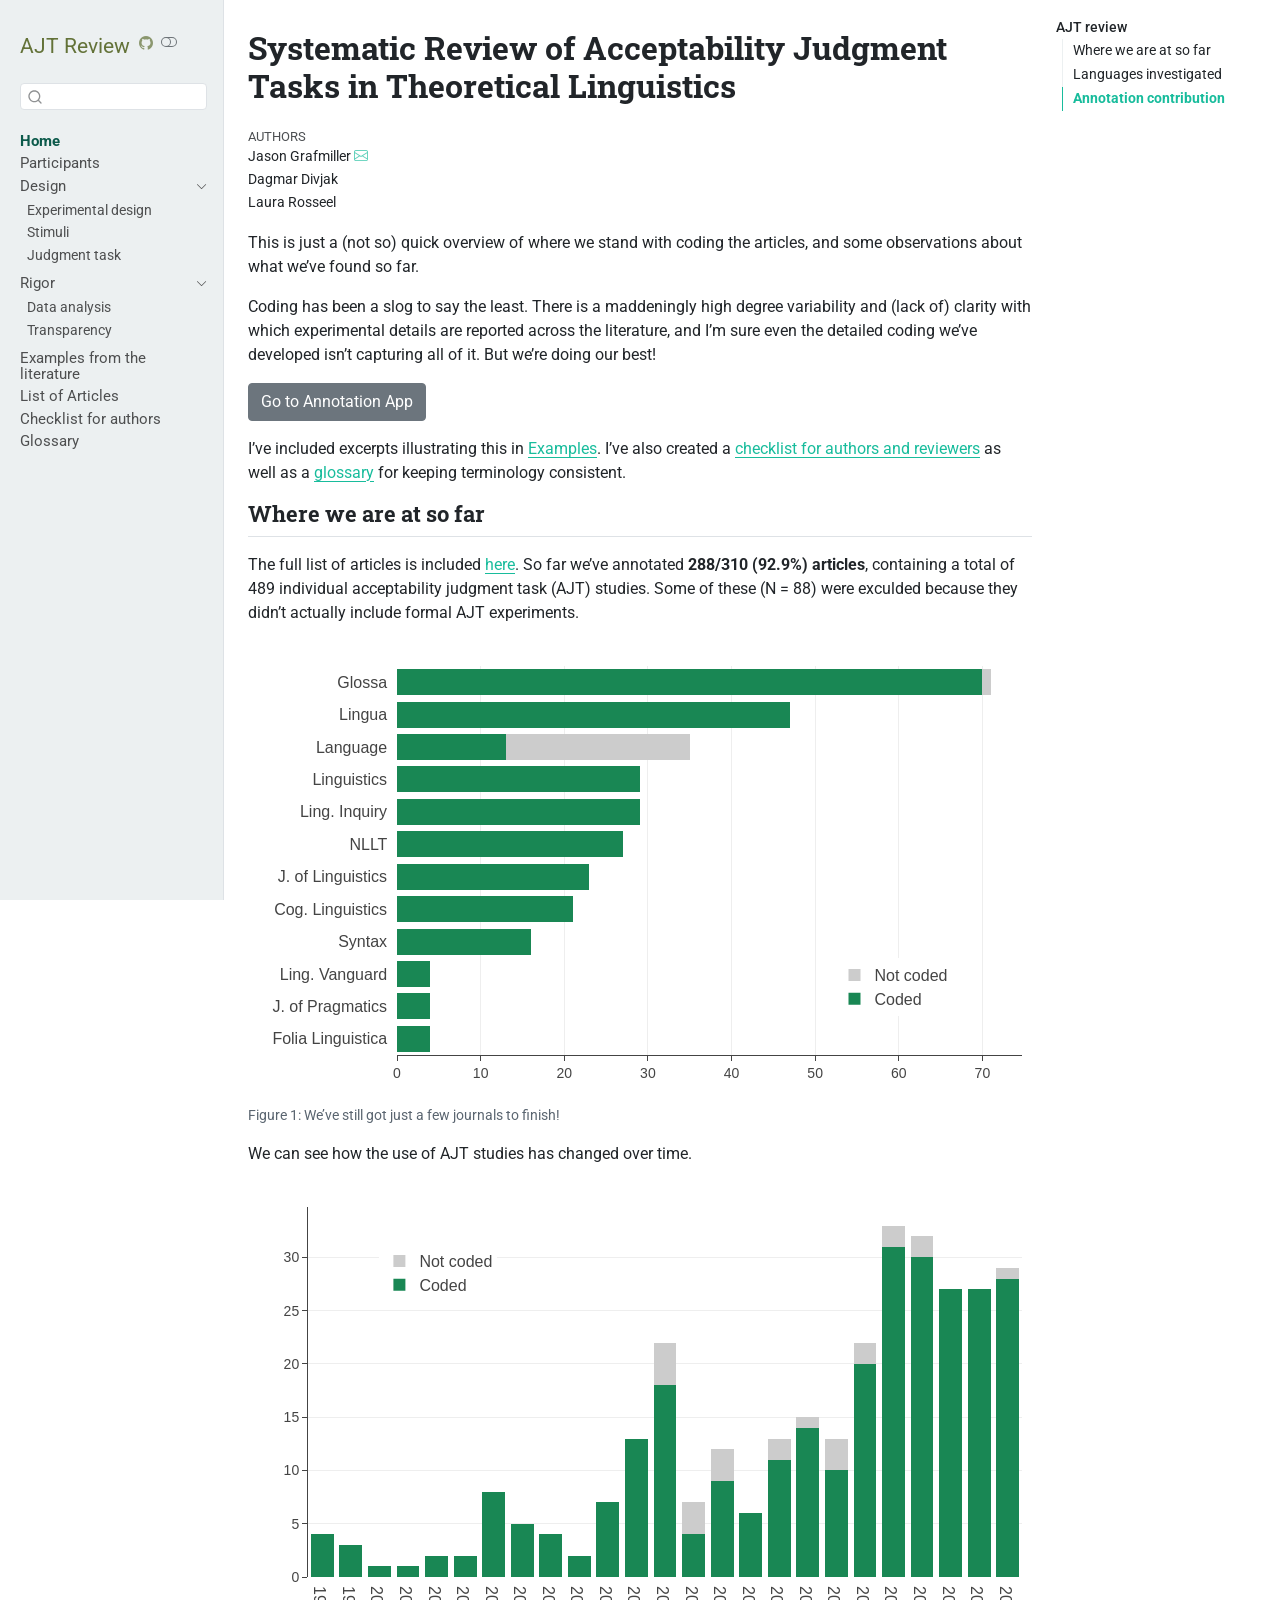
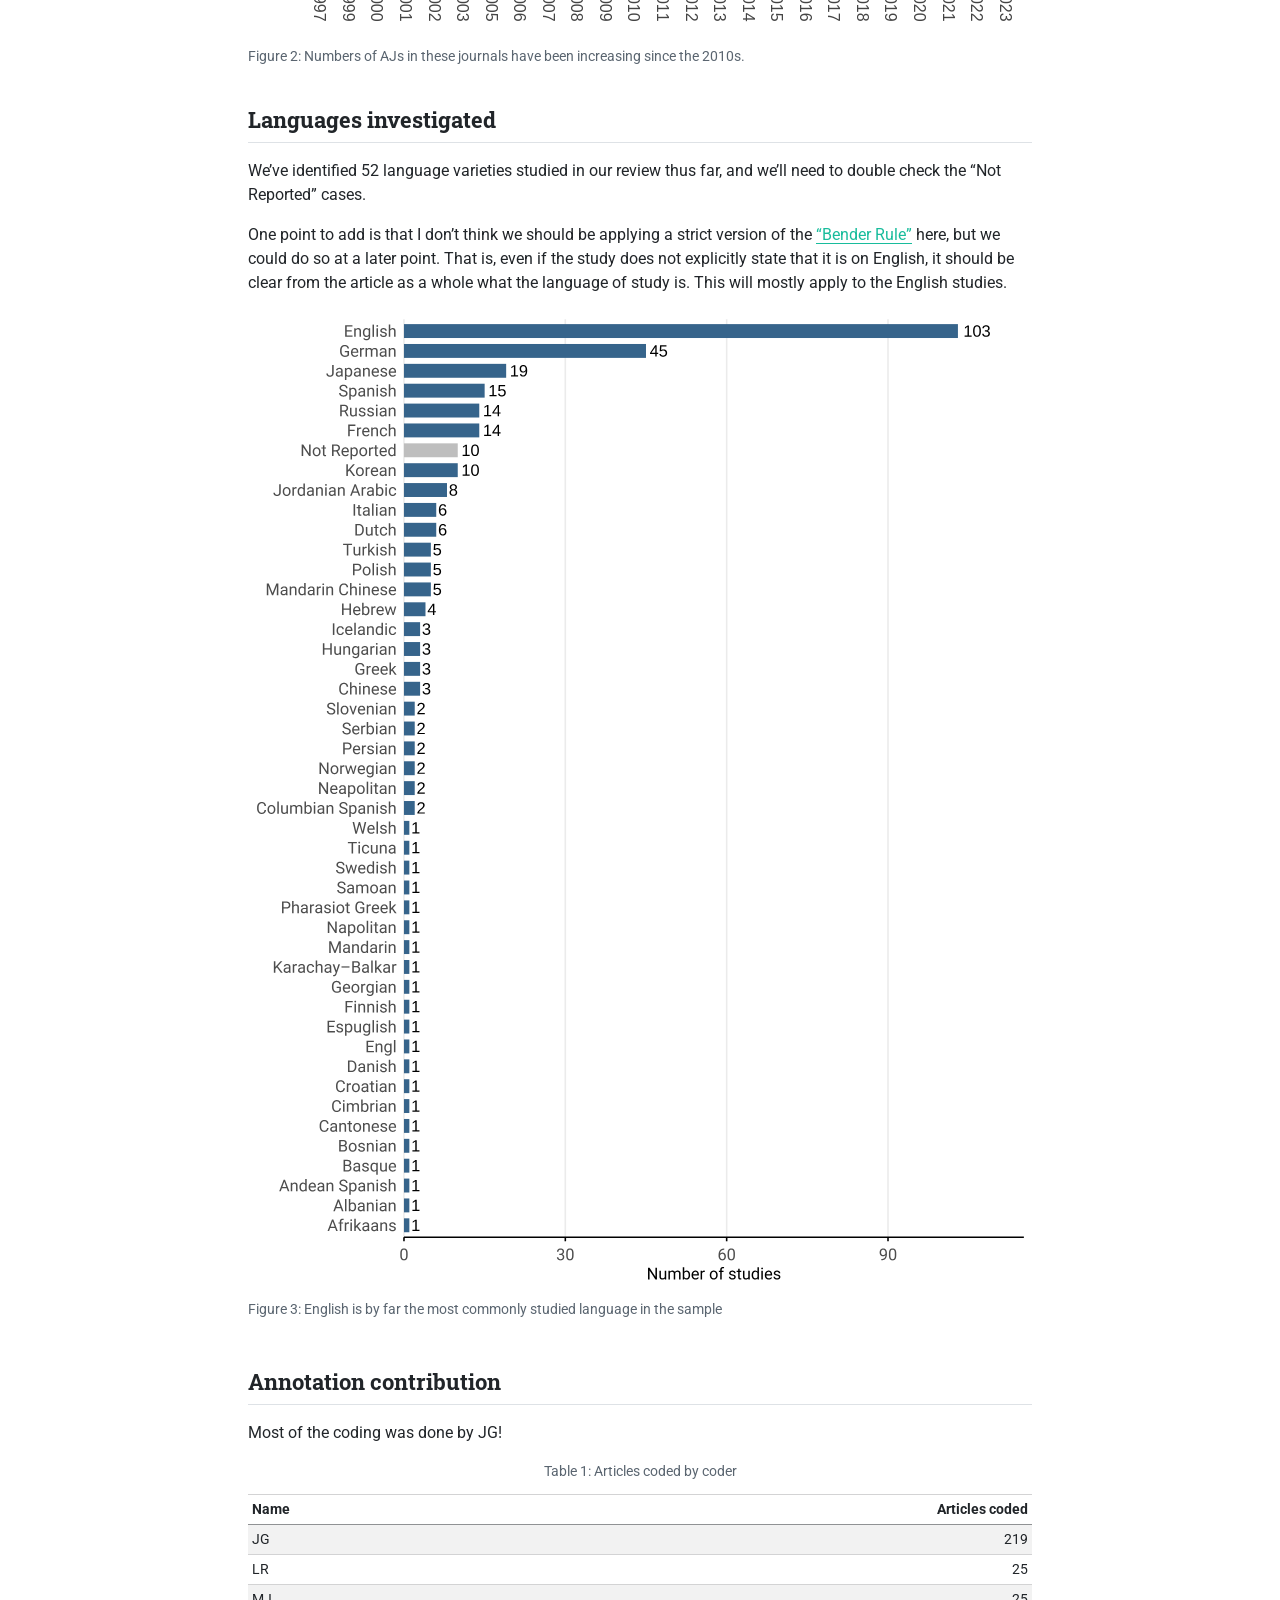
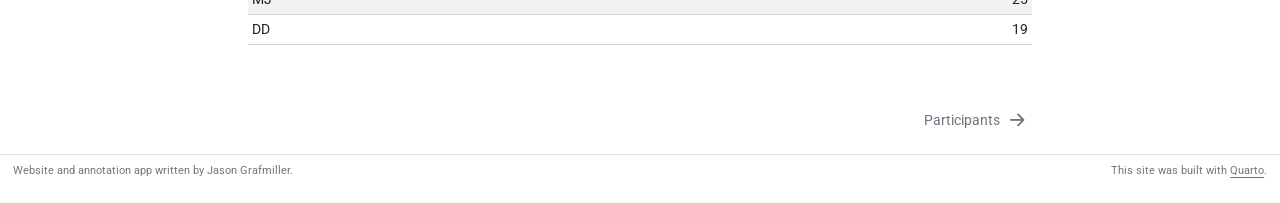
==== commit 4ddd93ea: "update annotations" ====
--- a/docs/index.html
+++ b/docs/index.html
@@ -279,14 +279,14 @@
 <p>I’ve included excerpts illustrating this in <a href="./examples.html">Examples</a>. I’ve also created a <a href="./checklist.html">checklist for authors and reviewers</a> as well as a <a href="./glossary.html">glossary</a> for keeping terminology consistent.</p>
 <section id="where-we-are-at-so-far" class="level2">
 <h2 class="anchored" data-anchor-id="where-we-are-at-so-far">Where we are at so far</h2>
-<p>The full list of articles is included <a href="./references.html">here</a>. So far we’ve annotated <strong>280/310 (90.3%) articles</strong>, containing a total of 475 individual acceptability judgment task (AJT) studies. Some of these (N = 82) were exculded because they didn’t actually include formal AJT experiments.</p>
+<p>The full list of articles is included <a href="./references.html">here</a>. So far we’ve annotated <strong>288/310 (92.9%) articles</strong>, containing a total of 489 individual acceptability judgment task (AJT) studies. Some of these (N = 88) were exculded because they didn’t actually include formal AJT experiments.</p>
 <div id="fig-art-by-journal" class="quarto-float quarto-figure quarto-figure-center anchored">
 <figure class="quarto-float quarto-float-fig figure">
 <div aria-describedby="fig-art-by-journal-caption-0ceaefa1-69ba-4598-a22c-09a6ac19f8ca">
 <div class="cell" data-lightbox="false">
 <div class="cell-output-display">
-<div class="plotly html-widget html-fill-item" id="htmlwidget-d7c53773283f2a2c7099" style="width:100%;height:464px;"></div>
-<script type="application/json" data-for="htmlwidget-d7c53773283f2a2c7099">{"x":{"visdat":{"18d01673154d":["function () ","plotlyVisDat"]},"cur_data":"18d01673154d","attrs":{"18d01673154d":{"x":{},"y":["Cog. Linguistics  ","Folia Linguistica  ","Glossa  ","J. of Linguistics  ","J. of Pragmatics  ","Language  ","Ling. Inquiry  ","Ling. Vanguard  ","Lingua  ","Linguistics  ","NLLT  ","Syntax  "],"orientation":"h","hovertemplate":"%{hovertext}<extra><\/extra>","hovertext":{},"name":"Coded","color":["#198754"],"alpha_stroke":1,"sizes":[10,100],"spans":[1,20],"type":"bar"},"18d01673154d.1":{"x":{},"y":["Cog. Linguistics  ","Folia Linguistica  ","Glossa  ","J. of Linguistics  ","J. of Pragmatics  ","Language  ","Ling. Inquiry  ","Ling. Vanguard  ","Lingua  ","Linguistics  ","NLLT  ","Syntax  "],"orientation":"h","hovertemplate":"%{hovertext}<extra><\/extra>","hovertext":{},"name":"Not coded","color":["grey80"],"alpha_stroke":1,"sizes":[10,100],"spans":[1,20],"type":"bar","inherit":true}},"layout":{"margin":{"b":40,"l":60,"t":25,"r":10},"barmode":"stack","yaxis":{"domain":[0,1],"automargin":true,"title":"","tickfont":{"size":16},"type":"category","categoryorder":"array","categoryarray":["Folia Linguistica  ","J. of Pragmatics  ","Ling. Vanguard  ","Syntax  ","Cog. Linguistics  ","J. of Linguistics  ","NLLT  ","Ling. Inquiry  ","Linguistics  ","Language  ","Lingua  ","Glossa  "]},"xaxis":{"domain":[0,1],"automargin":true,"title":"","showgrid":true,"showline":true,"zeroline":false,"ticks":"outside","tickfont":{"size":14}},"legend":{"x":0.69999999999999996,"y":0.10000000000000001,"font":{"size":16}},"autosize":true,"hovermode":"closest","showlegend":true},"source":"A","config":{"modeBarButtonsToAdd":["hoverclosest","hovercompare"],"showSendToCloud":false,"displayModeBar":false,"responsive":true},"data":[{"x":[21,4,62,23,4,13,29,4,47,29,27,16],"y":["Cog. Linguistics  ","Folia Linguistica  ","Glossa  ","J. of Linguistics  ","J. of Pragmatics  ","Language  ","Ling. Inquiry  ","Ling. Vanguard  ","Lingua  ","Linguistics  ","NLLT  ","Syntax  "],"orientation":"h","hovertemplate":["%{hovertext}<extra><\/extra>","%{hovertext}<extra><\/extra>","%{hovertext}<extra><\/extra>","%{hovertext}<extra><\/extra>","%{hovertext}<extra><\/extra>","%{hovertext}<extra><\/extra>","%{hovertext}<extra><\/extra>","%{hovertext}<extra><\/extra>","%{hovertext}<extra><\/extra>","%{hovertext}<extra><\/extra>","%{hovertext}<extra><\/extra>","%{hovertext}<extra><\/extra>"],"hovertext":["21 coded","4 coded","62 coded","23 coded","4 coded","13 coded","29 coded","4 coded","47 coded","29 coded","27 coded","16 coded"],"name":"Coded","type":"bar","marker":{"color":"rgba(25,135,84,1)","line":{"color":"rgba(25,135,84,1)"}},"textfont":{"color":"rgba(25,135,84,1)"},"error_y":{"color":"rgba(25,135,84,1)"},"error_x":{"color":"rgba(25,135,84,1)"},"xaxis":"x","yaxis":"y","frame":null},{"x":[0,0,9,0,0,22,0,0,0,0,0,0],"y":["Cog. Linguistics  ","Folia Linguistica  ","Glossa  ","J. of Linguistics  ","J. of Pragmatics  ","Language  ","Ling. Inquiry  ","Ling. Vanguard  ","Lingua  ","Linguistics  ","NLLT  ","Syntax  "],"orientation":"h","hovertemplate":["%{hovertext}<extra><\/extra>","%{hovertext}<extra><\/extra>","%{hovertext}<extra><\/extra>","%{hovertext}<extra><\/extra>","%{hovertext}<extra><\/extra>","%{hovertext}<extra><\/extra>","%{hovertext}<extra><\/extra>","%{hovertext}<extra><\/extra>","%{hovertext}<extra><\/extra>","%{hovertext}<extra><\/extra>","%{hovertext}<extra><\/extra>","%{hovertext}<extra><\/extra>"],"hovertext":["0 remaining","0 remaining","9 remaining","0 remaining","0 remaining","22 remaining","0 remaining","0 remaining","0 remaining","0 remaining","0 remaining","0 remaining"],"name":"Not coded","type":"bar","marker":{"color":"rgba(204,204,204,1)","line":{"color":"rgba(204,204,204,1)"}},"textfont":{"color":"rgba(204,204,204,1)"},"error_y":{"color":"rgba(204,204,204,1)"},"error_x":{"color":"rgba(204,204,204,1)"},"xaxis":"x","yaxis":"y","frame":null}],"highlight":{"on":"plotly_click","persistent":false,"dynamic":false,"selectize":false,"opacityDim":0.20000000000000001,"selected":{"opacity":1},"debounce":0},"shinyEvents":["plotly_hover","plotly_click","plotly_selected","plotly_relayout","plotly_brushed","plotly_brushing","plotly_clickannotation","plotly_doubleclick","plotly_deselect","plotly_afterplot","plotly_sunburstclick"],"base_url":"https://plot.ly"},"evals":[],"jsHooks":[]}</script>
+<div class="plotly html-widget html-fill-item" id="htmlwidget-16648a140dc29792355b" style="width:100%;height:464px;"></div>
+<script type="application/json" data-for="htmlwidget-16648a140dc29792355b">{"x":{"visdat":{"5f9857b82acc":["function () ","plotlyVisDat"]},"cur_data":"5f9857b82acc","attrs":{"5f9857b82acc":{"x":{},"y":["Cog. Linguistics  ","Folia Linguistica  ","Glossa  ","J. of Linguistics  ","J. of Pragmatics  ","Language  ","Ling. Inquiry  ","Ling. Vanguard  ","Lingua  ","Linguistics  ","NLLT  ","Syntax  "],"orientation":"h","hovertemplate":"%{hovertext}<extra><\/extra>","hovertext":{},"name":"Coded","color":["#198754"],"alpha_stroke":1,"sizes":[10,100],"spans":[1,20],"type":"bar"},"5f9857b82acc.1":{"x":{},"y":["Cog. Linguistics  ","Folia Linguistica  ","Glossa  ","J. of Linguistics  ","J. of Pragmatics  ","Language  ","Ling. Inquiry  ","Ling. Vanguard  ","Lingua  ","Linguistics  ","NLLT  ","Syntax  "],"orientation":"h","hovertemplate":"%{hovertext}<extra><\/extra>","hovertext":{},"name":"Not coded","color":["grey80"],"alpha_stroke":1,"sizes":[10,100],"spans":[1,20],"type":"bar","inherit":true}},"layout":{"margin":{"b":40,"l":60,"t":25,"r":10},"barmode":"stack","yaxis":{"domain":[0,1],"automargin":true,"title":"","tickfont":{"size":16},"type":"category","categoryorder":"array","categoryarray":["Folia Linguistica  ","J. of Pragmatics  ","Ling. Vanguard  ","Syntax  ","Cog. Linguistics  ","J. of Linguistics  ","NLLT  ","Ling. Inquiry  ","Linguistics  ","Language  ","Lingua  ","Glossa  "]},"xaxis":{"domain":[0,1],"automargin":true,"title":"","showgrid":true,"showline":true,"zeroline":false,"ticks":"outside","tickfont":{"size":14}},"legend":{"x":0.69999999999999996,"y":0.10000000000000001,"font":{"size":16}},"autosize":true,"hovermode":"closest","showlegend":true},"source":"A","config":{"modeBarButtonsToAdd":["hoverclosest","hovercompare"],"showSendToCloud":false,"displayModeBar":false,"responsive":true},"data":[{"x":[21,4,70,23,4,13,29,4,47,29,27,16],"y":["Cog. Linguistics  ","Folia Linguistica  ","Glossa  ","J. of Linguistics  ","J. of Pragmatics  ","Language  ","Ling. Inquiry  ","Ling. Vanguard  ","Lingua  ","Linguistics  ","NLLT  ","Syntax  "],"orientation":"h","hovertemplate":["%{hovertext}<extra><\/extra>","%{hovertext}<extra><\/extra>","%{hovertext}<extra><\/extra>","%{hovertext}<extra><\/extra>","%{hovertext}<extra><\/extra>","%{hovertext}<extra><\/extra>","%{hovertext}<extra><\/extra>","%{hovertext}<extra><\/extra>","%{hovertext}<extra><\/extra>","%{hovertext}<extra><\/extra>","%{hovertext}<extra><\/extra>","%{hovertext}<extra><\/extra>"],"hovertext":["21 coded","4 coded","70 coded","23 coded","4 coded","13 coded","29 coded","4 coded","47 coded","29 coded","27 coded","16 coded"],"name":"Coded","type":"bar","marker":{"color":"rgba(25,135,84,1)","line":{"color":"rgba(25,135,84,1)"}},"textfont":{"color":"rgba(25,135,84,1)"},"error_y":{"color":"rgba(25,135,84,1)"},"error_x":{"color":"rgba(25,135,84,1)"},"xaxis":"x","yaxis":"y","frame":null},{"x":[0,0,1,0,0,22,0,0,0,0,0,0],"y":["Cog. Linguistics  ","Folia Linguistica  ","Glossa  ","J. of Linguistics  ","J. of Pragmatics  ","Language  ","Ling. Inquiry  ","Ling. Vanguard  ","Lingua  ","Linguistics  ","NLLT  ","Syntax  "],"orientation":"h","hovertemplate":["%{hovertext}<extra><\/extra>","%{hovertext}<extra><\/extra>","%{hovertext}<extra><\/extra>","%{hovertext}<extra><\/extra>","%{hovertext}<extra><\/extra>","%{hovertext}<extra><\/extra>","%{hovertext}<extra><\/extra>","%{hovertext}<extra><\/extra>","%{hovertext}<extra><\/extra>","%{hovertext}<extra><\/extra>","%{hovertext}<extra><\/extra>","%{hovertext}<extra><\/extra>"],"hovertext":["0 remaining","0 remaining","1 remaining","0 remaining","0 remaining","22 remaining","0 remaining","0 remaining","0 remaining","0 remaining","0 remaining","0 remaining"],"name":"Not coded","type":"bar","marker":{"color":"rgba(204,204,204,1)","line":{"color":"rgba(204,204,204,1)"}},"textfont":{"color":"rgba(204,204,204,1)"},"error_y":{"color":"rgba(204,204,204,1)"},"error_x":{"color":"rgba(204,204,204,1)"},"xaxis":"x","yaxis":"y","frame":null}],"highlight":{"on":"plotly_click","persistent":false,"dynamic":false,"selectize":false,"opacityDim":0.20000000000000001,"selected":{"opacity":1},"debounce":0},"shinyEvents":["plotly_hover","plotly_click","plotly_selected","plotly_relayout","plotly_brushed","plotly_brushing","plotly_clickannotation","plotly_doubleclick","plotly_deselect","plotly_afterplot","plotly_sunburstclick"],"base_url":"https://plot.ly"},"evals":[],"jsHooks":[]}</script>
 </div>
 </div>
 </div>
@@ -300,8 +300,8 @@
 <div id="fig-art-by-year" class="cell-output-display quarto-float quarto-figure quarto-figure-center anchored">
 <figure class="quarto-float quarto-float-fig figure">
 <div aria-describedby="fig-art-by-year-caption-0ceaefa1-69ba-4598-a22c-09a6ac19f8ca">
-<div class="plotly html-widget html-fill-item" id="htmlwidget-d9121b13f5b7d6c9fa41" style="width:100%;height:464px;"></div>
-<script type="application/json" data-for="htmlwidget-d9121b13f5b7d6c9fa41">{"x":{"visdat":{"18d03ffa2399":["function () ","plotlyVisDat"]},"cur_data":"18d03ffa2399","attrs":{"18d03ffa2399":{"y":{},"x":["1997","1999","2000","2001","2002","2003","2005","2006","2007","2008","2009","2010","2011","2012","2013","2014","2015","2016","2017","2018","2019","2020","2021","2022","2023"],"hovertemplate":"%{hovertext}<extra><\/extra>","hovertext":{},"name":"Coded","color":["#198754"],"alpha_stroke":1,"sizes":[10,100],"spans":[1,20],"type":"bar"},"18d03ffa2399.1":{"y":{},"x":["1997","1999","2000","2001","2002","2003","2005","2006","2007","2008","2009","2010","2011","2012","2013","2014","2015","2016","2017","2018","2019","2020","2021","2022","2023"],"hovertemplate":"%{hovertext}<extra><\/extra>","hovertext":{},"name":"Not coded","color":["grey80"],"alpha_stroke":1,"sizes":[10,100],"spans":[1,20],"type":"bar","inherit":true}},"layout":{"margin":{"b":40,"l":60,"t":25,"r":10},"barmode":"stack","xaxis":{"domain":[0,1],"automargin":true,"title":"","tickfont":{"size":16},"type":"category","categoryorder":"array","categoryarray":["1997","1999","2000","2001","2002","2003","2005","2006","2007","2008","2009","2010","2011","2012","2013","2014","2015","2016","2017","2018","2019","2020","2021","2022","2023"]},"yaxis":{"domain":[0,1],"automargin":true,"title":"","showgrid":true,"showline":true,"zeroline":false,"ticks":"outside","tickfont":{"size":14}},"legend":{"x":0.10000000000000001,"y":0.90000000000000002,"font":{"size":16}},"autosize":true,"hovermode":"closest","showlegend":true},"source":"A","config":{"modeBarButtonsToAdd":["hoverclosest","hovercompare"],"showSendToCloud":false,"displayModeBar":false,"responsive":true},"data":[{"y":[4,3,1,1,2,2,8,5,4,2,7,13,18,4,9,6,11,14,10,20,31,30,27,20,27],"x":["1997","1999","2000","2001","2002","2003","2005","2006","2007","2008","2009","2010","2011","2012","2013","2014","2015","2016","2017","2018","2019","2020","2021","2022","2023"],"hovertemplate":["%{hovertext}<extra><\/extra>","%{hovertext}<extra><\/extra>","%{hovertext}<extra><\/extra>","%{hovertext}<extra><\/extra>","%{hovertext}<extra><\/extra>","%{hovertext}<extra><\/extra>","%{hovertext}<extra><\/extra>","%{hovertext}<extra><\/extra>","%{hovertext}<extra><\/extra>","%{hovertext}<extra><\/extra>","%{hovertext}<extra><\/extra>","%{hovertext}<extra><\/extra>","%{hovertext}<extra><\/extra>","%{hovertext}<extra><\/extra>","%{hovertext}<extra><\/extra>","%{hovertext}<extra><\/extra>","%{hovertext}<extra><\/extra>","%{hovertext}<extra><\/extra>","%{hovertext}<extra><\/extra>","%{hovertext}<extra><\/extra>","%{hovertext}<extra><\/extra>","%{hovertext}<extra><\/extra>","%{hovertext}<extra><\/extra>","%{hovertext}<extra><\/extra>","%{hovertext}<extra><\/extra>"],"hovertext":["4 coded","3 coded","1 coded","1 coded","2 coded","2 coded","8 coded","5 coded","4 coded","2 coded","7 coded","13 coded","18 coded","4 coded","9 coded","6 coded","11 coded","14 coded","10 coded","20 coded","31 coded","30 coded","27 coded","20 coded","27 coded"],"name":"Coded","type":"bar","marker":{"color":"rgba(25,135,84,1)","line":{"color":"rgba(25,135,84,1)"}},"textfont":{"color":"rgba(25,135,84,1)"},"error_y":{"color":"rgba(25,135,84,1)"},"error_x":{"color":"rgba(25,135,84,1)"},"xaxis":"x","yaxis":"y","frame":null},{"y":[0,0,0,0,0,0,0,0,0,0,0,0,4,3,3,0,2,1,3,2,2,2,0,7,2],"x":["1997","1999","2000","2001","2002","2003","2005","2006","2007","2008","2009","2010","2011","2012","2013","2014","2015","2016","2017","2018","2019","2020","2021","2022","2023"],"hovertemplate":["%{hovertext}<extra><\/extra>","%{hovertext}<extra><\/extra>","%{hovertext}<extra><\/extra>","%{hovertext}<extra><\/extra>","%{hovertext}<extra><\/extra>","%{hovertext}<extra><\/extra>","%{hovertext}<extra><\/extra>","%{hovertext}<extra><\/extra>","%{hovertext}<extra><\/extra>","%{hovertext}<extra><\/extra>","%{hovertext}<extra><\/extra>","%{hovertext}<extra><\/extra>","%{hovertext}<extra><\/extra>","%{hovertext}<extra><\/extra>","%{hovertext}<extra><\/extra>","%{hovertext}<extra><\/extra>","%{hovertext}<extra><\/extra>","%{hovertext}<extra><\/extra>","%{hovertext}<extra><\/extra>","%{hovertext}<extra><\/extra>","%{hovertext}<extra><\/extra>","%{hovertext}<extra><\/extra>","%{hovertext}<extra><\/extra>","%{hovertext}<extra><\/extra>","%{hovertext}<extra><\/extra>"],"hovertext":["0 remaining","0 remaining","0 remaining","0 remaining","0 remaining","0 remaining","0 remaining","0 remaining","0 remaining","0 remaining","0 remaining","0 remaining","4 remaining","3 remaining","3 remaining","0 remaining","2 remaining","1 remaining","3 remaining","2 remaining","2 remaining","2 remaining","0 remaining","7 remaining","2 remaining"],"name":"Not coded","type":"bar","marker":{"color":"rgba(204,204,204,1)","line":{"color":"rgba(204,204,204,1)"}},"textfont":{"color":"rgba(204,204,204,1)"},"error_y":{"color":"rgba(204,204,204,1)"},"error_x":{"color":"rgba(204,204,204,1)"},"xaxis":"x","yaxis":"y","frame":null}],"highlight":{"on":"plotly_click","persistent":false,"dynamic":false,"selectize":false,"opacityDim":0.20000000000000001,"selected":{"opacity":1},"debounce":0},"shinyEvents":["plotly_hover","plotly_click","plotly_selected","plotly_relayout","plotly_brushed","plotly_brushing","plotly_clickannotation","plotly_doubleclick","plotly_deselect","plotly_afterplot","plotly_sunburstclick"],"base_url":"https://plot.ly"},"evals":[],"jsHooks":[]}</script>
+<div class="plotly html-widget html-fill-item" id="htmlwidget-7e8de3a8162a8b14696e" style="width:100%;height:464px;"></div>
+<script type="application/json" data-for="htmlwidget-7e8de3a8162a8b14696e">{"x":{"visdat":{"5f9878b47119":["function () ","plotlyVisDat"]},"cur_data":"5f9878b47119","attrs":{"5f9878b47119":{"y":{},"x":["1997","1999","2000","2001","2002","2003","2005","2006","2007","2008","2009","2010","2011","2012","2013","2014","2015","2016","2017","2018","2019","2020","2021","2022","2023"],"hovertemplate":"%{hovertext}<extra><\/extra>","hovertext":{},"name":"Coded","color":["#198754"],"alpha_stroke":1,"sizes":[10,100],"spans":[1,20],"type":"bar"},"5f9878b47119.1":{"y":{},"x":["1997","1999","2000","2001","2002","2003","2005","2006","2007","2008","2009","2010","2011","2012","2013","2014","2015","2016","2017","2018","2019","2020","2021","2022","2023"],"hovertemplate":"%{hovertext}<extra><\/extra>","hovertext":{},"name":"Not coded","color":["grey80"],"alpha_stroke":1,"sizes":[10,100],"spans":[1,20],"type":"bar","inherit":true}},"layout":{"margin":{"b":40,"l":60,"t":25,"r":10},"barmode":"stack","xaxis":{"domain":[0,1],"automargin":true,"title":"","tickfont":{"size":16},"type":"category","categoryorder":"array","categoryarray":["1997","1999","2000","2001","2002","2003","2005","2006","2007","2008","2009","2010","2011","2012","2013","2014","2015","2016","2017","2018","2019","2020","2021","2022","2023"]},"yaxis":{"domain":[0,1],"automargin":true,"title":"","showgrid":true,"showline":true,"zeroline":false,"ticks":"outside","tickfont":{"size":14}},"legend":{"x":0.10000000000000001,"y":0.90000000000000002,"font":{"size":16}},"autosize":true,"hovermode":"closest","showlegend":true},"source":"A","config":{"modeBarButtonsToAdd":["hoverclosest","hovercompare"],"showSendToCloud":false,"displayModeBar":false,"responsive":true},"data":[{"y":[4,3,1,1,2,2,8,5,4,2,7,13,18,4,9,6,11,14,10,20,31,30,27,27,28],"x":["1997","1999","2000","2001","2002","2003","2005","2006","2007","2008","2009","2010","2011","2012","2013","2014","2015","2016","2017","2018","2019","2020","2021","2022","2023"],"hovertemplate":["%{hovertext}<extra><\/extra>","%{hovertext}<extra><\/extra>","%{hovertext}<extra><\/extra>","%{hovertext}<extra><\/extra>","%{hovertext}<extra><\/extra>","%{hovertext}<extra><\/extra>","%{hovertext}<extra><\/extra>","%{hovertext}<extra><\/extra>","%{hovertext}<extra><\/extra>","%{hovertext}<extra><\/extra>","%{hovertext}<extra><\/extra>","%{hovertext}<extra><\/extra>","%{hovertext}<extra><\/extra>","%{hovertext}<extra><\/extra>","%{hovertext}<extra><\/extra>","%{hovertext}<extra><\/extra>","%{hovertext}<extra><\/extra>","%{hovertext}<extra><\/extra>","%{hovertext}<extra><\/extra>","%{hovertext}<extra><\/extra>","%{hovertext}<extra><\/extra>","%{hovertext}<extra><\/extra>","%{hovertext}<extra><\/extra>","%{hovertext}<extra><\/extra>","%{hovertext}<extra><\/extra>"],"hovertext":["4 coded","3 coded","1 coded","1 coded","2 coded","2 coded","8 coded","5 coded","4 coded","2 coded","7 coded","13 coded","18 coded","4 coded","9 coded","6 coded","11 coded","14 coded","10 coded","20 coded","31 coded","30 coded","27 coded","27 coded","28 coded"],"name":"Coded","type":"bar","marker":{"color":"rgba(25,135,84,1)","line":{"color":"rgba(25,135,84,1)"}},"textfont":{"color":"rgba(25,135,84,1)"},"error_y":{"color":"rgba(25,135,84,1)"},"error_x":{"color":"rgba(25,135,84,1)"},"xaxis":"x","yaxis":"y","frame":null},{"y":[0,0,0,0,0,0,0,0,0,0,0,0,4,3,3,0,2,1,3,2,2,2,0,0,1],"x":["1997","1999","2000","2001","2002","2003","2005","2006","2007","2008","2009","2010","2011","2012","2013","2014","2015","2016","2017","2018","2019","2020","2021","2022","2023"],"hovertemplate":["%{hovertext}<extra><\/extra>","%{hovertext}<extra><\/extra>","%{hovertext}<extra><\/extra>","%{hovertext}<extra><\/extra>","%{hovertext}<extra><\/extra>","%{hovertext}<extra><\/extra>","%{hovertext}<extra><\/extra>","%{hovertext}<extra><\/extra>","%{hovertext}<extra><\/extra>","%{hovertext}<extra><\/extra>","%{hovertext}<extra><\/extra>","%{hovertext}<extra><\/extra>","%{hovertext}<extra><\/extra>","%{hovertext}<extra><\/extra>","%{hovertext}<extra><\/extra>","%{hovertext}<extra><\/extra>","%{hovertext}<extra><\/extra>","%{hovertext}<extra><\/extra>","%{hovertext}<extra><\/extra>","%{hovertext}<extra><\/extra>","%{hovertext}<extra><\/extra>","%{hovertext}<extra><\/extra>","%{hovertext}<extra><\/extra>","%{hovertext}<extra><\/extra>","%{hovertext}<extra><\/extra>"],"hovertext":["0 remaining","0 remaining","0 remaining","0 remaining","0 remaining","0 remaining","0 remaining","0 remaining","0 remaining","0 remaining","0 remaining","0 remaining","4 remaining","3 remaining","3 remaining","0 remaining","2 remaining","1 remaining","3 remaining","2 remaining","2 remaining","2 remaining","0 remaining","0 remaining","1 remaining"],"name":"Not coded","type":"bar","marker":{"color":"rgba(204,204,204,1)","line":{"color":"rgba(204,204,204,1)"}},"textfont":{"color":"rgba(204,204,204,1)"},"error_y":{"color":"rgba(204,204,204,1)"},"error_x":{"color":"rgba(204,204,204,1)"},"xaxis":"x","yaxis":"y","frame":null}],"highlight":{"on":"plotly_click","persistent":false,"dynamic":false,"selectize":false,"opacityDim":0.20000000000000001,"selected":{"opacity":1},"debounce":0},"shinyEvents":["plotly_hover","plotly_click","plotly_selected","plotly_relayout","plotly_brushed","plotly_brushing","plotly_clickannotation","plotly_doubleclick","plotly_deselect","plotly_afterplot","plotly_sunburstclick"],"base_url":"https://plot.ly"},"evals":[],"jsHooks":[]}</script>
 </div>
 <figcaption class="quarto-float-caption-bottom quarto-float-caption quarto-float-fig" id="fig-art-by-year-caption-0ceaefa1-69ba-4598-a22c-09a6ac19f8ca">
 Figure&nbsp;2: Numbers of AJs in these journals have been increasing since the 2010s.
@@ -350,7 +350,7 @@
 <tbody>
 <tr class="odd">
 <td style="text-align: left;">JG</td>
-<td style="text-align: right;">211</td>
+<td style="text-align: right;">219</td>
 </tr>
 <tr class="even">
 <td style="text-align: left;">LR</td>
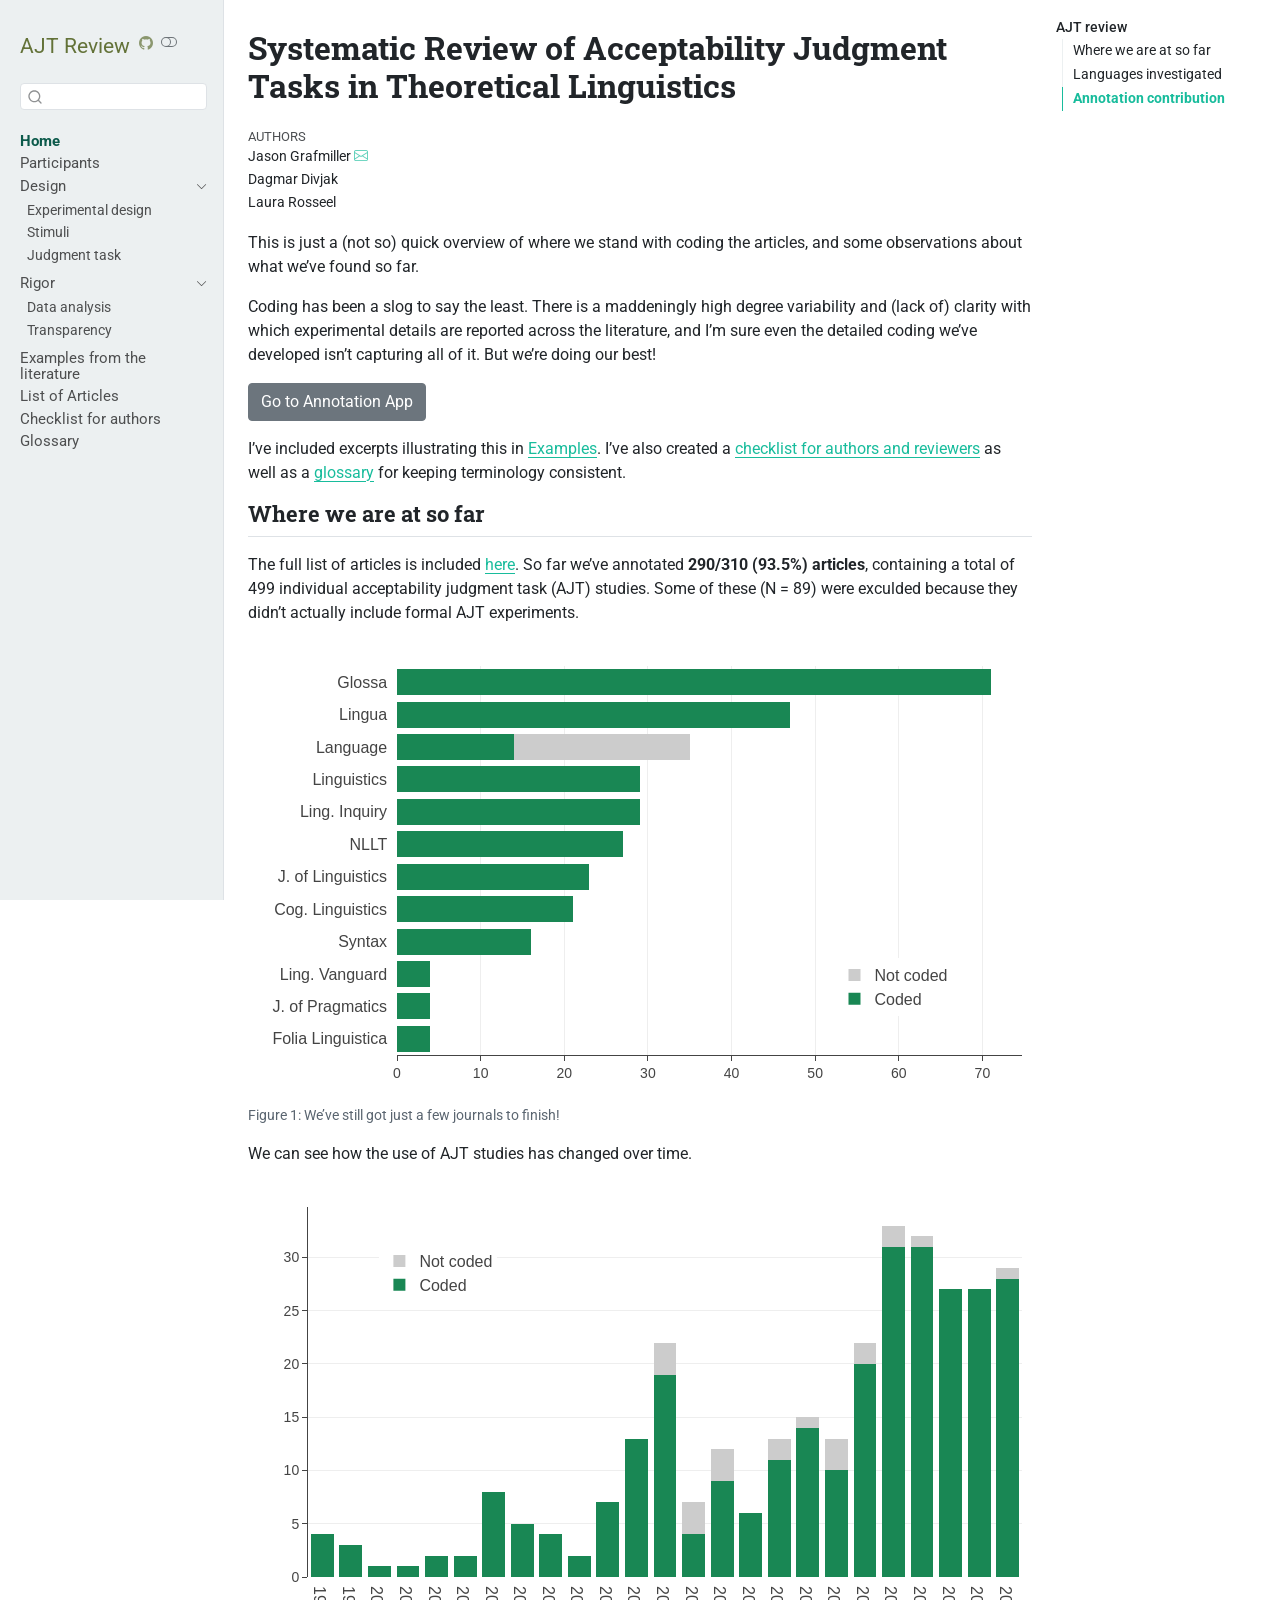
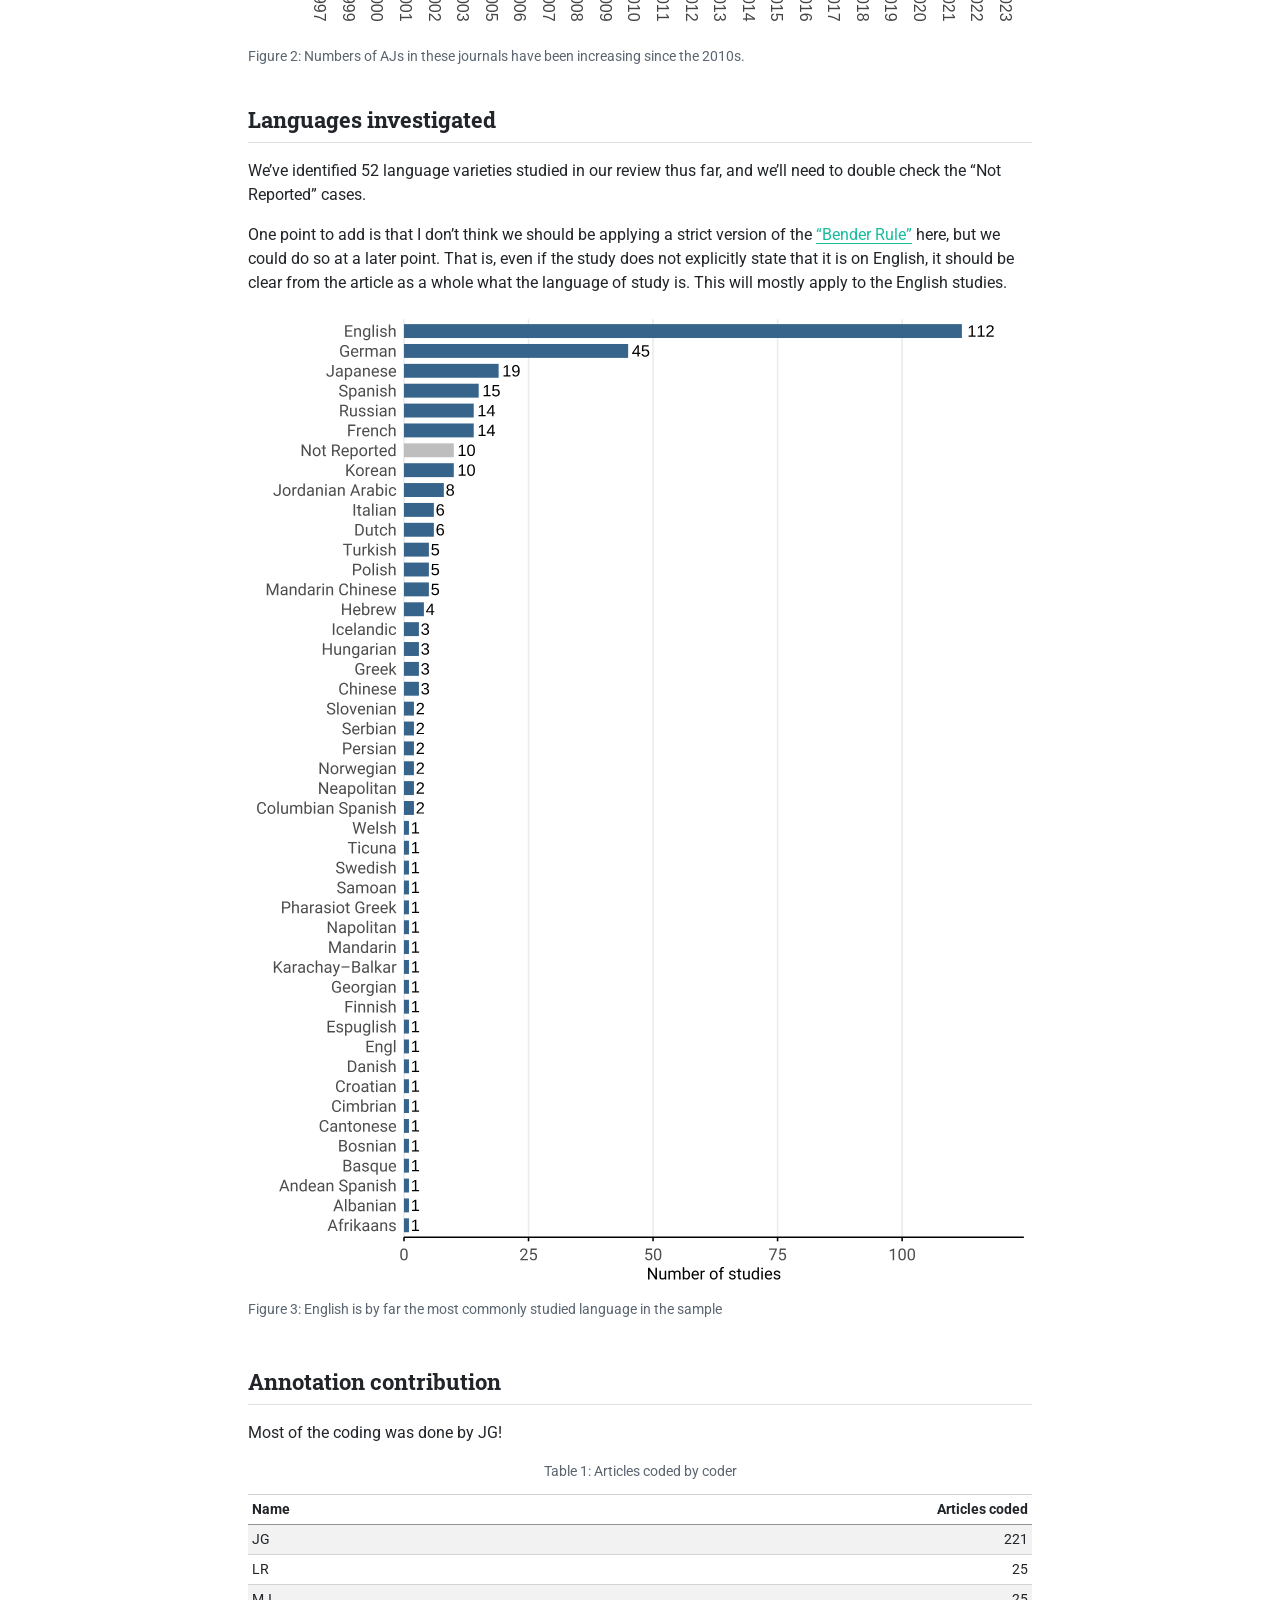
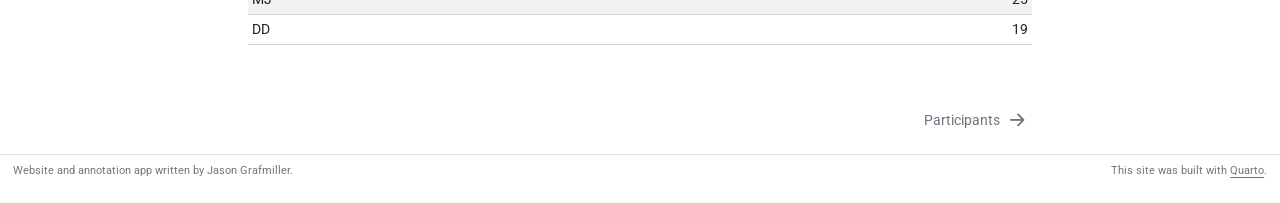
==== commit d1926707: "update annotations" ====
--- a/docs/index.html
+++ b/docs/index.html
@@ -279,14 +279,14 @@
 <p>I’ve included excerpts illustrating this in <a href="./examples.html">Examples</a>. I’ve also created a <a href="./checklist.html">checklist for authors and reviewers</a> as well as a <a href="./glossary.html">glossary</a> for keeping terminology consistent.</p>
 <section id="where-we-are-at-so-far" class="level2">
 <h2 class="anchored" data-anchor-id="where-we-are-at-so-far">Where we are at so far</h2>
-<p>The full list of articles is included <a href="./references.html">here</a>. So far we’ve annotated <strong>288/310 (92.9%) articles</strong>, containing a total of 489 individual acceptability judgment task (AJT) studies. Some of these (N = 88) were exculded because they didn’t actually include formal AJT experiments.</p>
+<p>The full list of articles is included <a href="./references.html">here</a>. So far we’ve annotated <strong>290/310 (93.5%) articles</strong>, containing a total of 499 individual acceptability judgment task (AJT) studies. Some of these (N = 89) were exculded because they didn’t actually include formal AJT experiments.</p>
 <div id="fig-art-by-journal" class="quarto-float quarto-figure quarto-figure-center anchored">
 <figure class="quarto-float quarto-float-fig figure">
 <div aria-describedby="fig-art-by-journal-caption-0ceaefa1-69ba-4598-a22c-09a6ac19f8ca">
 <div class="cell" data-lightbox="false">
 <div class="cell-output-display">
-<div class="plotly html-widget html-fill-item" id="htmlwidget-16648a140dc29792355b" style="width:100%;height:464px;"></div>
-<script type="application/json" data-for="htmlwidget-16648a140dc29792355b">{"x":{"visdat":{"5f9857b82acc":["function () ","plotlyVisDat"]},"cur_data":"5f9857b82acc","attrs":{"5f9857b82acc":{"x":{},"y":["Cog. Linguistics  ","Folia Linguistica  ","Glossa  ","J. of Linguistics  ","J. of Pragmatics  ","Language  ","Ling. Inquiry  ","Ling. Vanguard  ","Lingua  ","Linguistics  ","NLLT  ","Syntax  "],"orientation":"h","hovertemplate":"%{hovertext}<extra><\/extra>","hovertext":{},"name":"Coded","color":["#198754"],"alpha_stroke":1,"sizes":[10,100],"spans":[1,20],"type":"bar"},"5f9857b82acc.1":{"x":{},"y":["Cog. Linguistics  ","Folia Linguistica  ","Glossa  ","J. of Linguistics  ","J. of Pragmatics  ","Language  ","Ling. Inquiry  ","Ling. Vanguard  ","Lingua  ","Linguistics  ","NLLT  ","Syntax  "],"orientation":"h","hovertemplate":"%{hovertext}<extra><\/extra>","hovertext":{},"name":"Not coded","color":["grey80"],"alpha_stroke":1,"sizes":[10,100],"spans":[1,20],"type":"bar","inherit":true}},"layout":{"margin":{"b":40,"l":60,"t":25,"r":10},"barmode":"stack","yaxis":{"domain":[0,1],"automargin":true,"title":"","tickfont":{"size":16},"type":"category","categoryorder":"array","categoryarray":["Folia Linguistica  ","J. of Pragmatics  ","Ling. Vanguard  ","Syntax  ","Cog. Linguistics  ","J. of Linguistics  ","NLLT  ","Ling. Inquiry  ","Linguistics  ","Language  ","Lingua  ","Glossa  "]},"xaxis":{"domain":[0,1],"automargin":true,"title":"","showgrid":true,"showline":true,"zeroline":false,"ticks":"outside","tickfont":{"size":14}},"legend":{"x":0.69999999999999996,"y":0.10000000000000001,"font":{"size":16}},"autosize":true,"hovermode":"closest","showlegend":true},"source":"A","config":{"modeBarButtonsToAdd":["hoverclosest","hovercompare"],"showSendToCloud":false,"displayModeBar":false,"responsive":true},"data":[{"x":[21,4,70,23,4,13,29,4,47,29,27,16],"y":["Cog. Linguistics  ","Folia Linguistica  ","Glossa  ","J. of Linguistics  ","J. of Pragmatics  ","Language  ","Ling. Inquiry  ","Ling. Vanguard  ","Lingua  ","Linguistics  ","NLLT  ","Syntax  "],"orientation":"h","hovertemplate":["%{hovertext}<extra><\/extra>","%{hovertext}<extra><\/extra>","%{hovertext}<extra><\/extra>","%{hovertext}<extra><\/extra>","%{hovertext}<extra><\/extra>","%{hovertext}<extra><\/extra>","%{hovertext}<extra><\/extra>","%{hovertext}<extra><\/extra>","%{hovertext}<extra><\/extra>","%{hovertext}<extra><\/extra>","%{hovertext}<extra><\/extra>","%{hovertext}<extra><\/extra>"],"hovertext":["21 coded","4 coded","70 coded","23 coded","4 coded","13 coded","29 coded","4 coded","47 coded","29 coded","27 coded","16 coded"],"name":"Coded","type":"bar","marker":{"color":"rgba(25,135,84,1)","line":{"color":"rgba(25,135,84,1)"}},"textfont":{"color":"rgba(25,135,84,1)"},"error_y":{"color":"rgba(25,135,84,1)"},"error_x":{"color":"rgba(25,135,84,1)"},"xaxis":"x","yaxis":"y","frame":null},{"x":[0,0,1,0,0,22,0,0,0,0,0,0],"y":["Cog. Linguistics  ","Folia Linguistica  ","Glossa  ","J. of Linguistics  ","J. of Pragmatics  ","Language  ","Ling. Inquiry  ","Ling. Vanguard  ","Lingua  ","Linguistics  ","NLLT  ","Syntax  "],"orientation":"h","hovertemplate":["%{hovertext}<extra><\/extra>","%{hovertext}<extra><\/extra>","%{hovertext}<extra><\/extra>","%{hovertext}<extra><\/extra>","%{hovertext}<extra><\/extra>","%{hovertext}<extra><\/extra>","%{hovertext}<extra><\/extra>","%{hovertext}<extra><\/extra>","%{hovertext}<extra><\/extra>","%{hovertext}<extra><\/extra>","%{hovertext}<extra><\/extra>","%{hovertext}<extra><\/extra>"],"hovertext":["0 remaining","0 remaining","1 remaining","0 remaining","0 remaining","22 remaining","0 remaining","0 remaining","0 remaining","0 remaining","0 remaining","0 remaining"],"name":"Not coded","type":"bar","marker":{"color":"rgba(204,204,204,1)","line":{"color":"rgba(204,204,204,1)"}},"textfont":{"color":"rgba(204,204,204,1)"},"error_y":{"color":"rgba(204,204,204,1)"},"error_x":{"color":"rgba(204,204,204,1)"},"xaxis":"x","yaxis":"y","frame":null}],"highlight":{"on":"plotly_click","persistent":false,"dynamic":false,"selectize":false,"opacityDim":0.20000000000000001,"selected":{"opacity":1},"debounce":0},"shinyEvents":["plotly_hover","plotly_click","plotly_selected","plotly_relayout","plotly_brushed","plotly_brushing","plotly_clickannotation","plotly_doubleclick","plotly_deselect","plotly_afterplot","plotly_sunburstclick"],"base_url":"https://plot.ly"},"evals":[],"jsHooks":[]}</script>
+<div class="plotly html-widget html-fill-item" id="htmlwidget-5a044d371f7e44883f8a" style="width:100%;height:464px;"></div>
+<script type="application/json" data-for="htmlwidget-5a044d371f7e44883f8a">{"x":{"visdat":{"59a857475cb1":["function () ","plotlyVisDat"]},"cur_data":"59a857475cb1","attrs":{"59a857475cb1":{"x":{},"y":["Cog. Linguistics  ","Folia Linguistica  ","Glossa  ","J. of Linguistics  ","J. of Pragmatics  ","Language  ","Ling. Inquiry  ","Ling. Vanguard  ","Lingua  ","Linguistics  ","NLLT  ","Syntax  "],"orientation":"h","hovertemplate":"%{hovertext}<extra><\/extra>","hovertext":{},"name":"Coded","color":["#198754"],"alpha_stroke":1,"sizes":[10,100],"spans":[1,20],"type":"bar"},"59a857475cb1.1":{"x":{},"y":["Cog. Linguistics  ","Folia Linguistica  ","Glossa  ","J. of Linguistics  ","J. of Pragmatics  ","Language  ","Ling. Inquiry  ","Ling. Vanguard  ","Lingua  ","Linguistics  ","NLLT  ","Syntax  "],"orientation":"h","hovertemplate":"%{hovertext}<extra><\/extra>","hovertext":{},"name":"Not coded","color":["grey80"],"alpha_stroke":1,"sizes":[10,100],"spans":[1,20],"type":"bar","inherit":true}},"layout":{"margin":{"b":40,"l":60,"t":25,"r":10},"barmode":"stack","yaxis":{"domain":[0,1],"automargin":true,"title":"","tickfont":{"size":16},"type":"category","categoryorder":"array","categoryarray":["Folia Linguistica  ","J. of Pragmatics  ","Ling. Vanguard  ","Syntax  ","Cog. Linguistics  ","J. of Linguistics  ","NLLT  ","Ling. Inquiry  ","Linguistics  ","Language  ","Lingua  ","Glossa  "]},"xaxis":{"domain":[0,1],"automargin":true,"title":"","showgrid":true,"showline":true,"zeroline":false,"ticks":"outside","tickfont":{"size":14}},"legend":{"x":0.69999999999999996,"y":0.10000000000000001,"font":{"size":16}},"autosize":true,"hovermode":"closest","showlegend":true},"source":"A","config":{"modeBarButtonsToAdd":["hoverclosest","hovercompare"],"showSendToCloud":false,"displayModeBar":false,"responsive":true},"data":[{"x":[21,4,71,23,4,14,29,4,47,29,27,16],"y":["Cog. Linguistics  ","Folia Linguistica  ","Glossa  ","J. of Linguistics  ","J. of Pragmatics  ","Language  ","Ling. Inquiry  ","Ling. Vanguard  ","Lingua  ","Linguistics  ","NLLT  ","Syntax  "],"orientation":"h","hovertemplate":["%{hovertext}<extra><\/extra>","%{hovertext}<extra><\/extra>","%{hovertext}<extra><\/extra>","%{hovertext}<extra><\/extra>","%{hovertext}<extra><\/extra>","%{hovertext}<extra><\/extra>","%{hovertext}<extra><\/extra>","%{hovertext}<extra><\/extra>","%{hovertext}<extra><\/extra>","%{hovertext}<extra><\/extra>","%{hovertext}<extra><\/extra>","%{hovertext}<extra><\/extra>"],"hovertext":["21 coded","4 coded","71 coded","23 coded","4 coded","14 coded","29 coded","4 coded","47 coded","29 coded","27 coded","16 coded"],"name":"Coded","type":"bar","marker":{"color":"rgba(25,135,84,1)","line":{"color":"rgba(25,135,84,1)"}},"textfont":{"color":"rgba(25,135,84,1)"},"error_y":{"color":"rgba(25,135,84,1)"},"error_x":{"color":"rgba(25,135,84,1)"},"xaxis":"x","yaxis":"y","frame":null},{"x":[0,0,0,0,0,21,0,0,0,0,0,0],"y":["Cog. Linguistics  ","Folia Linguistica  ","Glossa  ","J. of Linguistics  ","J. of Pragmatics  ","Language  ","Ling. Inquiry  ","Ling. Vanguard  ","Lingua  ","Linguistics  ","NLLT  ","Syntax  "],"orientation":"h","hovertemplate":["%{hovertext}<extra><\/extra>","%{hovertext}<extra><\/extra>","%{hovertext}<extra><\/extra>","%{hovertext}<extra><\/extra>","%{hovertext}<extra><\/extra>","%{hovertext}<extra><\/extra>","%{hovertext}<extra><\/extra>","%{hovertext}<extra><\/extra>","%{hovertext}<extra><\/extra>","%{hovertext}<extra><\/extra>","%{hovertext}<extra><\/extra>","%{hovertext}<extra><\/extra>"],"hovertext":["0 remaining","0 remaining","0 remaining","0 remaining","0 remaining","21 remaining","0 remaining","0 remaining","0 remaining","0 remaining","0 remaining","0 remaining"],"name":"Not coded","type":"bar","marker":{"color":"rgba(204,204,204,1)","line":{"color":"rgba(204,204,204,1)"}},"textfont":{"color":"rgba(204,204,204,1)"},"error_y":{"color":"rgba(204,204,204,1)"},"error_x":{"color":"rgba(204,204,204,1)"},"xaxis":"x","yaxis":"y","frame":null}],"highlight":{"on":"plotly_click","persistent":false,"dynamic":false,"selectize":false,"opacityDim":0.20000000000000001,"selected":{"opacity":1},"debounce":0},"shinyEvents":["plotly_hover","plotly_click","plotly_selected","plotly_relayout","plotly_brushed","plotly_brushing","plotly_clickannotation","plotly_doubleclick","plotly_deselect","plotly_afterplot","plotly_sunburstclick"],"base_url":"https://plot.ly"},"evals":[],"jsHooks":[]}</script>
 </div>
 </div>
 </div>
@@ -300,8 +300,8 @@
 <div id="fig-art-by-year" class="cell-output-display quarto-float quarto-figure quarto-figure-center anchored">
 <figure class="quarto-float quarto-float-fig figure">
 <div aria-describedby="fig-art-by-year-caption-0ceaefa1-69ba-4598-a22c-09a6ac19f8ca">
-<div class="plotly html-widget html-fill-item" id="htmlwidget-7e8de3a8162a8b14696e" style="width:100%;height:464px;"></div>
-<script type="application/json" data-for="htmlwidget-7e8de3a8162a8b14696e">{"x":{"visdat":{"5f9878b47119":["function () ","plotlyVisDat"]},"cur_data":"5f9878b47119","attrs":{"5f9878b47119":{"y":{},"x":["1997","1999","2000","2001","2002","2003","2005","2006","2007","2008","2009","2010","2011","2012","2013","2014","2015","2016","2017","2018","2019","2020","2021","2022","2023"],"hovertemplate":"%{hovertext}<extra><\/extra>","hovertext":{},"name":"Coded","color":["#198754"],"alpha_stroke":1,"sizes":[10,100],"spans":[1,20],"type":"bar"},"5f9878b47119.1":{"y":{},"x":["1997","1999","2000","2001","2002","2003","2005","2006","2007","2008","2009","2010","2011","2012","2013","2014","2015","2016","2017","2018","2019","2020","2021","2022","2023"],"hovertemplate":"%{hovertext}<extra><\/extra>","hovertext":{},"name":"Not coded","color":["grey80"],"alpha_stroke":1,"sizes":[10,100],"spans":[1,20],"type":"bar","inherit":true}},"layout":{"margin":{"b":40,"l":60,"t":25,"r":10},"barmode":"stack","xaxis":{"domain":[0,1],"automargin":true,"title":"","tickfont":{"size":16},"type":"category","categoryorder":"array","categoryarray":["1997","1999","2000","2001","2002","2003","2005","2006","2007","2008","2009","2010","2011","2012","2013","2014","2015","2016","2017","2018","2019","2020","2021","2022","2023"]},"yaxis":{"domain":[0,1],"automargin":true,"title":"","showgrid":true,"showline":true,"zeroline":false,"ticks":"outside","tickfont":{"size":14}},"legend":{"x":0.10000000000000001,"y":0.90000000000000002,"font":{"size":16}},"autosize":true,"hovermode":"closest","showlegend":true},"source":"A","config":{"modeBarButtonsToAdd":["hoverclosest","hovercompare"],"showSendToCloud":false,"displayModeBar":false,"responsive":true},"data":[{"y":[4,3,1,1,2,2,8,5,4,2,7,13,18,4,9,6,11,14,10,20,31,30,27,27,28],"x":["1997","1999","2000","2001","2002","2003","2005","2006","2007","2008","2009","2010","2011","2012","2013","2014","2015","2016","2017","2018","2019","2020","2021","2022","2023"],"hovertemplate":["%{hovertext}<extra><\/extra>","%{hovertext}<extra><\/extra>","%{hovertext}<extra><\/extra>","%{hovertext}<extra><\/extra>","%{hovertext}<extra><\/extra>","%{hovertext}<extra><\/extra>","%{hovertext}<extra><\/extra>","%{hovertext}<extra><\/extra>","%{hovertext}<extra><\/extra>","%{hovertext}<extra><\/extra>","%{hovertext}<extra><\/extra>","%{hovertext}<extra><\/extra>","%{hovertext}<extra><\/extra>","%{hovertext}<extra><\/extra>","%{hovertext}<extra><\/extra>","%{hovertext}<extra><\/extra>","%{hovertext}<extra><\/extra>","%{hovertext}<extra><\/extra>","%{hovertext}<extra><\/extra>","%{hovertext}<extra><\/extra>","%{hovertext}<extra><\/extra>","%{hovertext}<extra><\/extra>","%{hovertext}<extra><\/extra>","%{hovertext}<extra><\/extra>","%{hovertext}<extra><\/extra>"],"hovertext":["4 coded","3 coded","1 coded","1 coded","2 coded","2 coded","8 coded","5 coded","4 coded","2 coded","7 coded","13 coded","18 coded","4 coded","9 coded","6 coded","11 coded","14 coded","10 coded","20 coded","31 coded","30 coded","27 coded","27 coded","28 coded"],"name":"Coded","type":"bar","marker":{"color":"rgba(25,135,84,1)","line":{"color":"rgba(25,135,84,1)"}},"textfont":{"color":"rgba(25,135,84,1)"},"error_y":{"color":"rgba(25,135,84,1)"},"error_x":{"color":"rgba(25,135,84,1)"},"xaxis":"x","yaxis":"y","frame":null},{"y":[0,0,0,0,0,0,0,0,0,0,0,0,4,3,3,0,2,1,3,2,2,2,0,0,1],"x":["1997","1999","2000","2001","2002","2003","2005","2006","2007","2008","2009","2010","2011","2012","2013","2014","2015","2016","2017","2018","2019","2020","2021","2022","2023"],"hovertemplate":["%{hovertext}<extra><\/extra>","%{hovertext}<extra><\/extra>","%{hovertext}<extra><\/extra>","%{hovertext}<extra><\/extra>","%{hovertext}<extra><\/extra>","%{hovertext}<extra><\/extra>","%{hovertext}<extra><\/extra>","%{hovertext}<extra><\/extra>","%{hovertext}<extra><\/extra>","%{hovertext}<extra><\/extra>","%{hovertext}<extra><\/extra>","%{hovertext}<extra><\/extra>","%{hovertext}<extra><\/extra>","%{hovertext}<extra><\/extra>","%{hovertext}<extra><\/extra>","%{hovertext}<extra><\/extra>","%{hovertext}<extra><\/extra>","%{hovertext}<extra><\/extra>","%{hovertext}<extra><\/extra>","%{hovertext}<extra><\/extra>","%{hovertext}<extra><\/extra>","%{hovertext}<extra><\/extra>","%{hovertext}<extra><\/extra>","%{hovertext}<extra><\/extra>","%{hovertext}<extra><\/extra>"],"hovertext":["0 remaining","0 remaining","0 remaining","0 remaining","0 remaining","0 remaining","0 remaining","0 remaining","0 remaining","0 remaining","0 remaining","0 remaining","4 remaining","3 remaining","3 remaining","0 remaining","2 remaining","1 remaining","3 remaining","2 remaining","2 remaining","2 remaining","0 remaining","0 remaining","1 remaining"],"name":"Not coded","type":"bar","marker":{"color":"rgba(204,204,204,1)","line":{"color":"rgba(204,204,204,1)"}},"textfont":{"color":"rgba(204,204,204,1)"},"error_y":{"color":"rgba(204,204,204,1)"},"error_x":{"color":"rgba(204,204,204,1)"},"xaxis":"x","yaxis":"y","frame":null}],"highlight":{"on":"plotly_click","persistent":false,"dynamic":false,"selectize":false,"opacityDim":0.20000000000000001,"selected":{"opacity":1},"debounce":0},"shinyEvents":["plotly_hover","plotly_click","plotly_selected","plotly_relayout","plotly_brushed","plotly_brushing","plotly_clickannotation","plotly_doubleclick","plotly_deselect","plotly_afterplot","plotly_sunburstclick"],"base_url":"https://plot.ly"},"evals":[],"jsHooks":[]}</script>
+<div class="plotly html-widget html-fill-item" id="htmlwidget-aa383769abb519aada20" style="width:100%;height:464px;"></div>
+<script type="application/json" data-for="htmlwidget-aa383769abb519aada20">{"x":{"visdat":{"59a86a10319f":["function () ","plotlyVisDat"]},"cur_data":"59a86a10319f","attrs":{"59a86a10319f":{"y":{},"x":["1997","1999","2000","2001","2002","2003","2005","2006","2007","2008","2009","2010","2011","2012","2013","2014","2015","2016","2017","2018","2019","2020","2021","2022","2023"],"hovertemplate":"%{hovertext}<extra><\/extra>","hovertext":{},"name":"Coded","color":["#198754"],"alpha_stroke":1,"sizes":[10,100],"spans":[1,20],"type":"bar"},"59a86a10319f.1":{"y":{},"x":["1997","1999","2000","2001","2002","2003","2005","2006","2007","2008","2009","2010","2011","2012","2013","2014","2015","2016","2017","2018","2019","2020","2021","2022","2023"],"hovertemplate":"%{hovertext}<extra><\/extra>","hovertext":{},"name":"Not coded","color":["grey80"],"alpha_stroke":1,"sizes":[10,100],"spans":[1,20],"type":"bar","inherit":true}},"layout":{"margin":{"b":40,"l":60,"t":25,"r":10},"barmode":"stack","xaxis":{"domain":[0,1],"automargin":true,"title":"","tickfont":{"size":16},"type":"category","categoryorder":"array","categoryarray":["1997","1999","2000","2001","2002","2003","2005","2006","2007","2008","2009","2010","2011","2012","2013","2014","2015","2016","2017","2018","2019","2020","2021","2022","2023"]},"yaxis":{"domain":[0,1],"automargin":true,"title":"","showgrid":true,"showline":true,"zeroline":false,"ticks":"outside","tickfont":{"size":14}},"legend":{"x":0.10000000000000001,"y":0.90000000000000002,"font":{"size":16}},"autosize":true,"hovermode":"closest","showlegend":true},"source":"A","config":{"modeBarButtonsToAdd":["hoverclosest","hovercompare"],"showSendToCloud":false,"displayModeBar":false,"responsive":true},"data":[{"y":[4,3,1,1,2,2,8,5,4,2,7,13,19,4,9,6,11,14,10,20,31,31,27,27,28],"x":["1997","1999","2000","2001","2002","2003","2005","2006","2007","2008","2009","2010","2011","2012","2013","2014","2015","2016","2017","2018","2019","2020","2021","2022","2023"],"hovertemplate":["%{hovertext}<extra><\/extra>","%{hovertext}<extra><\/extra>","%{hovertext}<extra><\/extra>","%{hovertext}<extra><\/extra>","%{hovertext}<extra><\/extra>","%{hovertext}<extra><\/extra>","%{hovertext}<extra><\/extra>","%{hovertext}<extra><\/extra>","%{hovertext}<extra><\/extra>","%{hovertext}<extra><\/extra>","%{hovertext}<extra><\/extra>","%{hovertext}<extra><\/extra>","%{hovertext}<extra><\/extra>","%{hovertext}<extra><\/extra>","%{hovertext}<extra><\/extra>","%{hovertext}<extra><\/extra>","%{hovertext}<extra><\/extra>","%{hovertext}<extra><\/extra>","%{hovertext}<extra><\/extra>","%{hovertext}<extra><\/extra>","%{hovertext}<extra><\/extra>","%{hovertext}<extra><\/extra>","%{hovertext}<extra><\/extra>","%{hovertext}<extra><\/extra>","%{hovertext}<extra><\/extra>"],"hovertext":["4 coded","3 coded","1 coded","1 coded","2 coded","2 coded","8 coded","5 coded","4 coded","2 coded","7 coded","13 coded","19 coded","4 coded","9 coded","6 coded","11 coded","14 coded","10 coded","20 coded","31 coded","31 coded","27 coded","27 coded","28 coded"],"name":"Coded","type":"bar","marker":{"color":"rgba(25,135,84,1)","line":{"color":"rgba(25,135,84,1)"}},"textfont":{"color":"rgba(25,135,84,1)"},"error_y":{"color":"rgba(25,135,84,1)"},"error_x":{"color":"rgba(25,135,84,1)"},"xaxis":"x","yaxis":"y","frame":null},{"y":[0,0,0,0,0,0,0,0,0,0,0,0,3,3,3,0,2,1,3,2,2,1,0,0,1],"x":["1997","1999","2000","2001","2002","2003","2005","2006","2007","2008","2009","2010","2011","2012","2013","2014","2015","2016","2017","2018","2019","2020","2021","2022","2023"],"hovertemplate":["%{hovertext}<extra><\/extra>","%{hovertext}<extra><\/extra>","%{hovertext}<extra><\/extra>","%{hovertext}<extra><\/extra>","%{hovertext}<extra><\/extra>","%{hovertext}<extra><\/extra>","%{hovertext}<extra><\/extra>","%{hovertext}<extra><\/extra>","%{hovertext}<extra><\/extra>","%{hovertext}<extra><\/extra>","%{hovertext}<extra><\/extra>","%{hovertext}<extra><\/extra>","%{hovertext}<extra><\/extra>","%{hovertext}<extra><\/extra>","%{hovertext}<extra><\/extra>","%{hovertext}<extra><\/extra>","%{hovertext}<extra><\/extra>","%{hovertext}<extra><\/extra>","%{hovertext}<extra><\/extra>","%{hovertext}<extra><\/extra>","%{hovertext}<extra><\/extra>","%{hovertext}<extra><\/extra>","%{hovertext}<extra><\/extra>","%{hovertext}<extra><\/extra>","%{hovertext}<extra><\/extra>"],"hovertext":["0 remaining","0 remaining","0 remaining","0 remaining","0 remaining","0 remaining","0 remaining","0 remaining","0 remaining","0 remaining","0 remaining","0 remaining","3 remaining","3 remaining","3 remaining","0 remaining","2 remaining","1 remaining","3 remaining","2 remaining","2 remaining","1 remaining","0 remaining","0 remaining","1 remaining"],"name":"Not coded","type":"bar","marker":{"color":"rgba(204,204,204,1)","line":{"color":"rgba(204,204,204,1)"}},"textfont":{"color":"rgba(204,204,204,1)"},"error_y":{"color":"rgba(204,204,204,1)"},"error_x":{"color":"rgba(204,204,204,1)"},"xaxis":"x","yaxis":"y","frame":null}],"highlight":{"on":"plotly_click","persistent":false,"dynamic":false,"selectize":false,"opacityDim":0.20000000000000001,"selected":{"opacity":1},"debounce":0},"shinyEvents":["plotly_hover","plotly_click","plotly_selected","plotly_relayout","plotly_brushed","plotly_brushing","plotly_clickannotation","plotly_doubleclick","plotly_deselect","plotly_afterplot","plotly_sunburstclick"],"base_url":"https://plot.ly"},"evals":[],"jsHooks":[]}</script>
 </div>
 <figcaption class="quarto-float-caption-bottom quarto-float-caption quarto-float-fig" id="fig-art-by-year-caption-0ceaefa1-69ba-4598-a22c-09a6ac19f8ca">
 Figure&nbsp;2: Numbers of AJs in these journals have been increasing since the 2010s.
@@ -350,7 +350,7 @@
 <tbody>
 <tr class="odd">
 <td style="text-align: left;">JG</td>
-<td style="text-align: right;">219</td>
+<td style="text-align: right;">221</td>
 </tr>
 <tr class="even">
 <td style="text-align: left;">LR</td>
